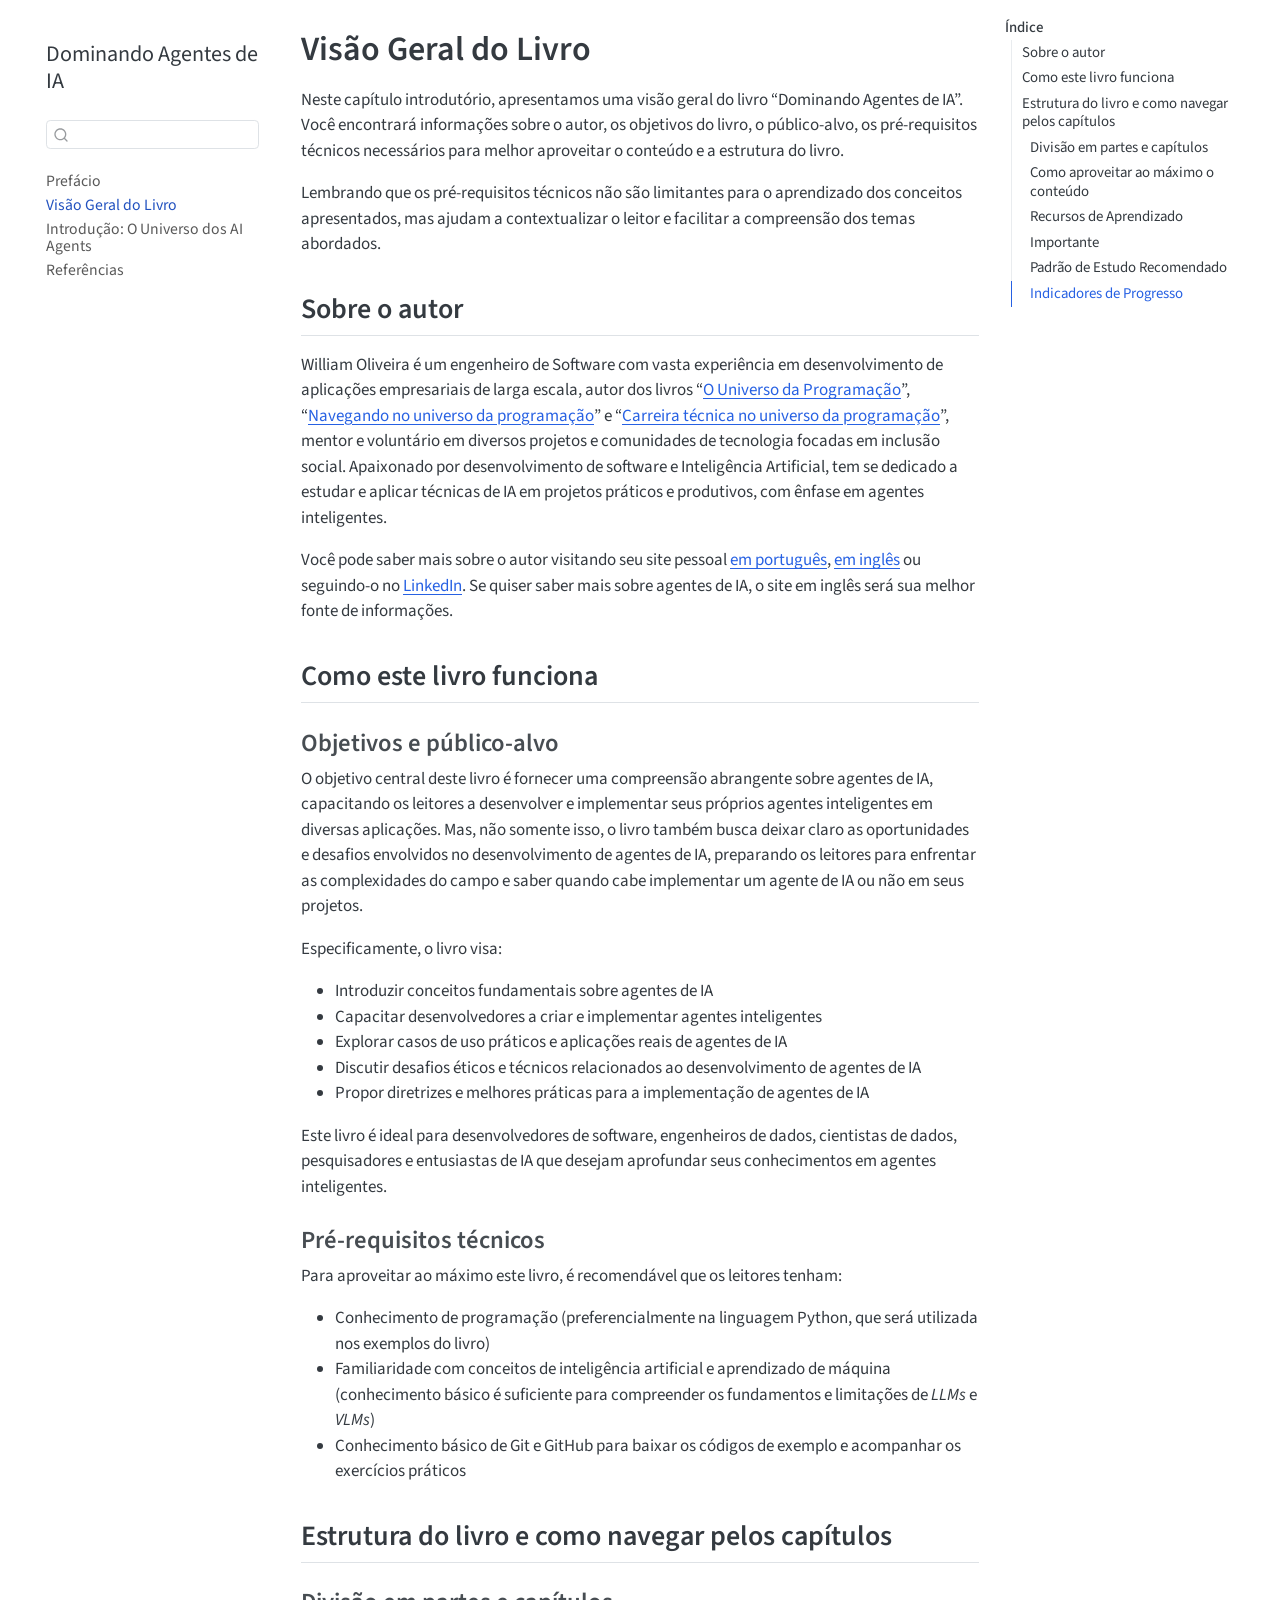
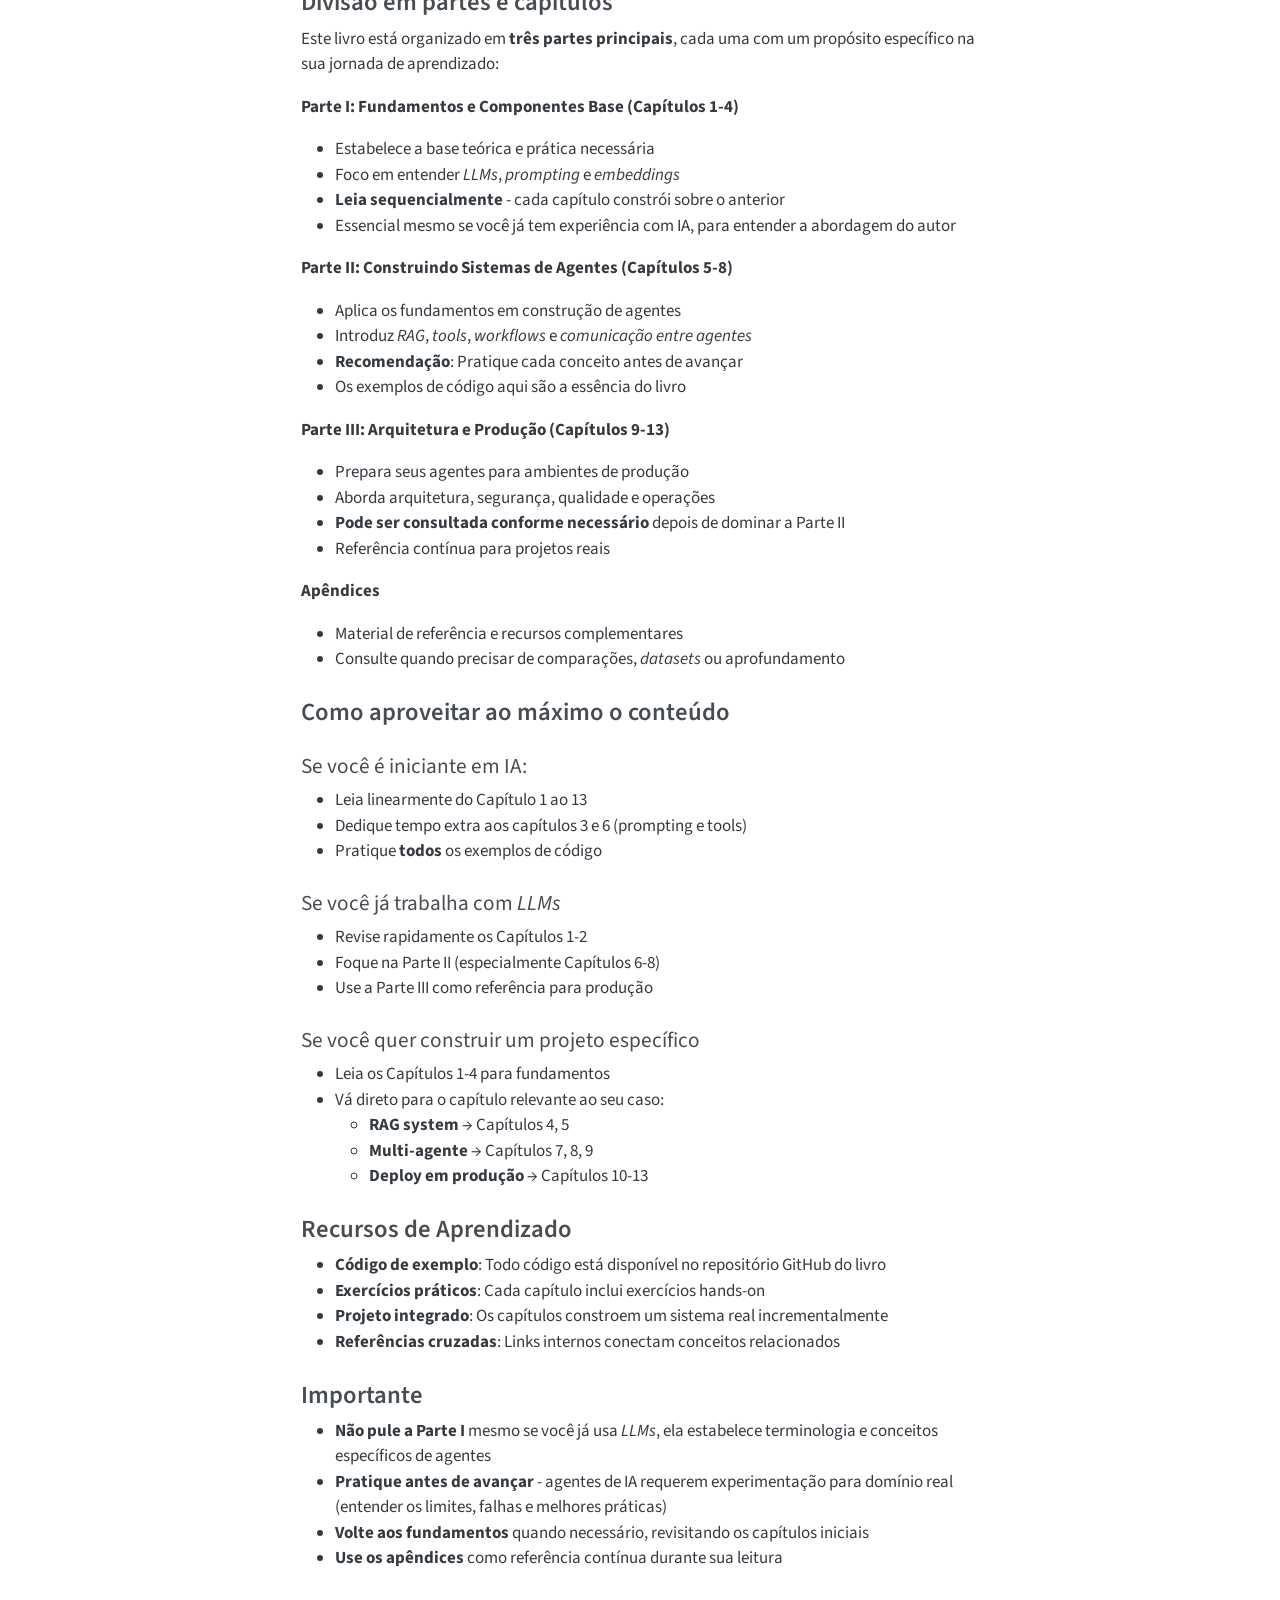
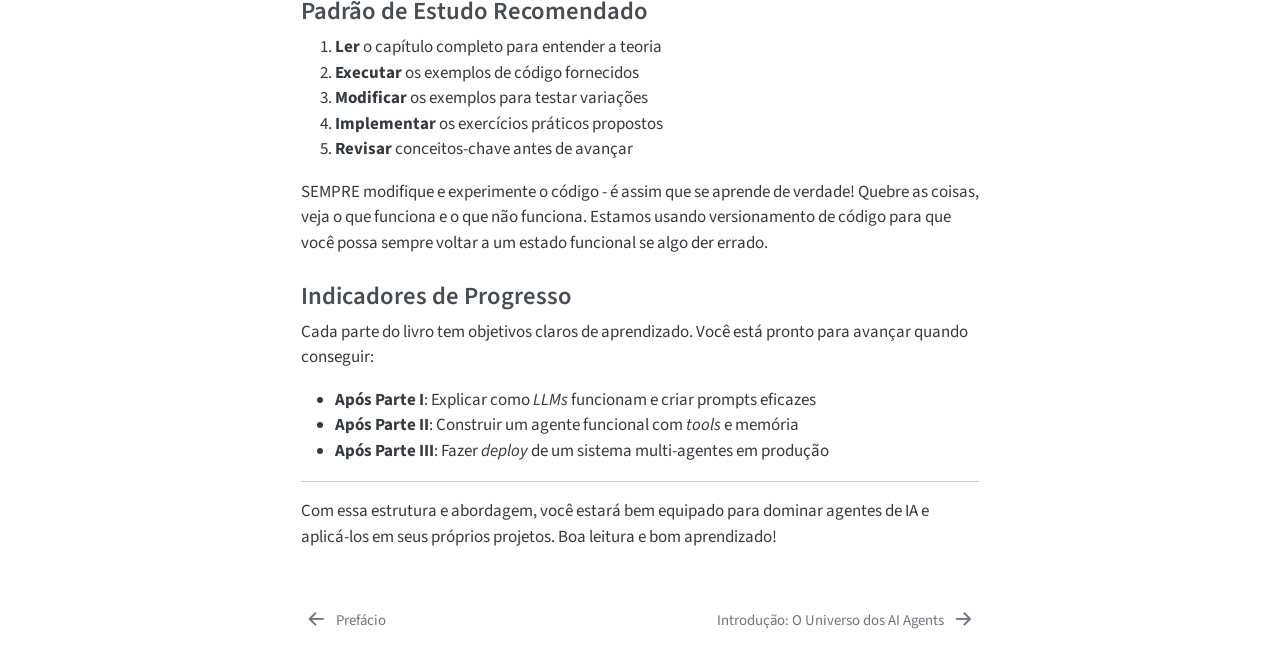
==== chapters/00-visao-geral.html @ 4c840bea "deploy: 96ddb8ace5c5cd6d56d079654ce5cb8530453c4b" ====
<!DOCTYPE html>
<html xmlns="http://www.w3.org/1999/xhtml" lang="pt-BR" xml:lang="pt-BR"><head>

<meta charset="utf-8">
<meta name="generator" content="quarto-1.8.25">

<meta name="viewport" content="width=device-width, initial-scale=1.0, user-scalable=yes">


<title>Visão Geral do Livro – Dominando Agentes de IA</title>
<style>
code{white-space: pre-wrap;}
span.smallcaps{font-variant: small-caps;}
div.columns{display: flex; gap: min(4vw, 1.5em);}
div.column{flex: auto; overflow-x: auto;}
div.hanging-indent{margin-left: 1.5em; text-indent: -1.5em;}
ul.task-list{list-style: none;}
ul.task-list li input[type="checkbox"] {
  width: 0.8em;
  margin: 0 0.8em 0.2em -1em; /* quarto-specific, see https://github.com/quarto-dev/quarto-cli/issues/4556 */ 
  vertical-align: middle;
}
</style>


<script src="../site_libs/quarto-nav/quarto-nav.js"></script>
<script src="../site_libs/quarto-nav/headroom.min.js"></script>
<script src="../site_libs/clipboard/clipboard.min.js"></script>
<script src="../site_libs/quarto-search/autocomplete.umd.js"></script>
<script src="../site_libs/quarto-search/fuse.min.js"></script>
<script src="../site_libs/quarto-search/quarto-search.js"></script>
<meta name="quarto:offset" content="../">
<link href="../chapters/01-intro.html" rel="next">
<link href="../index.html" rel="prev">
<script src="../site_libs/quarto-html/quarto.js" type="module"></script>
<script src="../site_libs/quarto-html/tabsets/tabsets.js" type="module"></script>
<script src="../site_libs/quarto-html/axe/axe-check.js" type="module"></script>
<script src="../site_libs/quarto-html/popper.min.js"></script>
<script src="../site_libs/quarto-html/tippy.umd.min.js"></script>
<script src="../site_libs/quarto-html/anchor.min.js"></script>
<link href="../site_libs/quarto-html/tippy.css" rel="stylesheet">
<link href="../site_libs/quarto-html/quarto-syntax-highlighting-7b89279ff1a6dce999919e0e67d4d9ec.css" rel="stylesheet" id="quarto-text-highlighting-styles">
<script src="../site_libs/bootstrap/bootstrap.min.js"></script>
<link href="../site_libs/bootstrap/bootstrap-icons.css" rel="stylesheet">
<link href="../site_libs/bootstrap/bootstrap-0dd2bd5de344125cf763a379ddc3eb04.min.css" rel="stylesheet" append-hash="true" id="quarto-bootstrap" data-mode="light">
<script id="quarto-search-options" type="application/json">{
  "location": "sidebar",
  "copy-button": false,
  "collapse-after": 3,
  "panel-placement": "start",
  "type": "textbox",
  "limit": 50,
  "keyboard-shortcut": [
    "f",
    "/",
    "s"
  ],
  "show-item-context": false,
  "language": {
    "search-no-results-text": "Nenhum resultado",
    "search-matching-documents-text": "documentos correspondentes",
    "search-copy-link-title": "Copiar link para a busca",
    "search-hide-matches-text": "Esconder correspondências adicionais",
    "search-more-match-text": "mais correspondência neste documento",
    "search-more-matches-text": "mais correspondências neste documento",
    "search-clear-button-title": "Limpar",
    "search-text-placeholder": "",
    "search-detached-cancel-button-title": "Cancelar",
    "search-submit-button-title": "Enviar",
    "search-label": "Procurar"
  }
}</script>


</head>

<body class="nav-sidebar floating quarto-light">

<div id="quarto-search-results"></div>
  <header id="quarto-header" class="headroom fixed-top">
  <nav class="quarto-secondary-nav">
    <div class="container-fluid d-flex">
      <button type="button" class="quarto-btn-toggle btn" data-bs-toggle="collapse" role="button" data-bs-target=".quarto-sidebar-collapse-item" aria-controls="quarto-sidebar" aria-expanded="false" aria-label="Alternar barra lateral" onclick="if (window.quartoToggleHeadroom) { window.quartoToggleHeadroom(); }">
        <i class="bi bi-layout-text-sidebar-reverse"></i>
      </button>
        <nav class="quarto-page-breadcrumbs" aria-label="breadcrumb"><ol class="breadcrumb"><li class="breadcrumb-item"><a href="../chapters/00-visao-geral.html">Visão Geral do Livro</a></li></ol></nav>
        <a class="flex-grow-1" role="navigation" data-bs-toggle="collapse" data-bs-target=".quarto-sidebar-collapse-item" aria-controls="quarto-sidebar" aria-expanded="false" aria-label="Alternar barra lateral" onclick="if (window.quartoToggleHeadroom) { window.quartoToggleHeadroom(); }">      
        </a>
      <button type="button" class="btn quarto-search-button" aria-label="Procurar" onclick="window.quartoOpenSearch();">
        <i class="bi bi-search"></i>
      </button>
    </div>
  </nav>
</header>
<!-- content -->
<div id="quarto-content" class="quarto-container page-columns page-rows-contents page-layout-article">
<!-- sidebar -->
  <nav id="quarto-sidebar" class="sidebar collapse collapse-horizontal quarto-sidebar-collapse-item sidebar-navigation floating overflow-auto">
    <div class="pt-lg-2 mt-2 text-left sidebar-header sidebar-header-stacked">
      <a href="../index.html" class="sidebar-logo-link">
      </a>
    <div class="sidebar-title mb-0 py-0">
      <a href="../">Dominando Agentes de IA</a> 
    </div>
      </div>
        <div class="mt-2 flex-shrink-0 align-items-center">
        <div class="sidebar-search">
        <div id="quarto-search" class="" title="Procurar"></div>
        </div>
        </div>
    <div class="sidebar-menu-container"> 
    <ul class="list-unstyled mt-1">
        <li class="sidebar-item">
  <div class="sidebar-item-container"> 
  <a href="../index.html" class="sidebar-item-text sidebar-link">
 <span class="menu-text">Prefácio</span></a>
  </div>
</li>
        <li class="sidebar-item">
  <div class="sidebar-item-container"> 
  <a href="../chapters/00-visao-geral.html" class="sidebar-item-text sidebar-link active">
 <span class="menu-text">Visão Geral do Livro</span></a>
  </div>
</li>
        <li class="sidebar-item">
  <div class="sidebar-item-container"> 
  <a href="../chapters/01-intro.html" class="sidebar-item-text sidebar-link">
 <span class="menu-text">Introdução: O Universo dos AI Agents</span></a>
  </div>
</li>
        <li class="sidebar-item">
  <div class="sidebar-item-container"> 
  <a href="../chapters/99-references.html" class="sidebar-item-text sidebar-link">
 <span class="menu-text">Referências</span></a>
  </div>
</li>
    </ul>
    </div>
</nav>
<div id="quarto-sidebar-glass" class="quarto-sidebar-collapse-item" data-bs-toggle="collapse" data-bs-target=".quarto-sidebar-collapse-item"></div>
<!-- margin-sidebar -->
    <div id="quarto-margin-sidebar" class="sidebar margin-sidebar">
        <nav id="TOC" role="doc-toc" class="toc-active">
    <h2 id="toc-title">Índice</h2>
   
  <ul>
  <li><a href="#sobre-o-autor" id="toc-sobre-o-autor" class="nav-link active" data-scroll-target="#sobre-o-autor">Sobre o autor</a></li>
  <li><a href="#como-este-livro-funciona" id="toc-como-este-livro-funciona" class="nav-link" data-scroll-target="#como-este-livro-funciona">Como este livro funciona</a>
  <ul class="collapse">
  <li><a href="#objetivos-e-público-alvo" id="toc-objetivos-e-público-alvo" class="nav-link" data-scroll-target="#objetivos-e-público-alvo">Objetivos e público-alvo</a></li>
  <li><a href="#pré-requisitos-técnicos" id="toc-pré-requisitos-técnicos" class="nav-link" data-scroll-target="#pré-requisitos-técnicos">Pré-requisitos técnicos</a></li>
  </ul></li>
  <li><a href="#estrutura-do-livro-e-como-navegar-pelos-capítulos" id="toc-estrutura-do-livro-e-como-navegar-pelos-capítulos" class="nav-link" data-scroll-target="#estrutura-do-livro-e-como-navegar-pelos-capítulos">Estrutura do livro e como navegar pelos capítulos</a>
  <ul class="collapse">
  <li><a href="#divisão-em-partes-e-capítulos" id="toc-divisão-em-partes-e-capítulos" class="nav-link" data-scroll-target="#divisão-em-partes-e-capítulos">Divisão em partes e capítulos</a></li>
  <li><a href="#como-aproveitar-ao-máximo-o-conteúdo" id="toc-como-aproveitar-ao-máximo-o-conteúdo" class="nav-link" data-scroll-target="#como-aproveitar-ao-máximo-o-conteúdo">Como aproveitar ao máximo o conteúdo</a></li>
  <li><a href="#recursos-de-aprendizado" id="toc-recursos-de-aprendizado" class="nav-link" data-scroll-target="#recursos-de-aprendizado">Recursos de Aprendizado</a></li>
  <li><a href="#importante" id="toc-importante" class="nav-link" data-scroll-target="#importante">Importante</a></li>
  <li><a href="#padrão-de-estudo-recomendado" id="toc-padrão-de-estudo-recomendado" class="nav-link" data-scroll-target="#padrão-de-estudo-recomendado">Padrão de Estudo Recomendado</a></li>
  <li><a href="#indicadores-de-progresso" id="toc-indicadores-de-progresso" class="nav-link" data-scroll-target="#indicadores-de-progresso">Indicadores de Progresso</a></li>
  </ul></li>
  </ul>
</nav>
    </div>
<!-- main -->
<main class="content" id="quarto-document-content">

<header id="title-block-header" class="quarto-title-block default">
<div class="quarto-title">
<h1 class="title">Visão Geral do Livro</h1>
</div>



<div class="quarto-title-meta">

    
  
    
  </div>
  


</header>


<p>Neste capítulo introdutório, apresentamos uma visão geral do livro “Dominando Agentes de IA”. Você encontrará informações sobre o autor, os objetivos do livro, o público-alvo, os pré-requisitos técnicos necessários para melhor aproveitar o conteúdo e a estrutura do livro.</p>
<p>Lembrando que os pré-requisitos técnicos não são limitantes para o aprendizado dos conceitos apresentados, mas ajudam a contextualizar o leitor e facilitar a compreensão dos temas abordados.</p>
<section id="sobre-o-autor" class="level2">
<h2 class="anchored" data-anchor-id="sobre-o-autor">Sobre o autor</h2>
<p>William Oliveira é um engenheiro de Software com vasta experiência em desenvolvimento de aplicações empresariais de larga escala, autor dos livros “<a href="https://www.casadocodigo.com.br/products/livro-universo-programacao">O Universo da Programação</a>”, “<a href="https://www.casadocodigo.com.br/products/livro-navegando-universo">Navegando no universo da programação</a>” e “<a href="https://www.casadocodigo.com.br/products/livro-carreira-tecnica">Carreira técnica no universo da programação</a>”, mentor e voluntário em diversos projetos e comunidades de tecnologia focadas em inclusão social. Apaixonado por desenvolvimento de software e Inteligência Artificial, tem se dedicado a estudar e aplicar técnicas de IA em projetos práticos e produtivos, com ênfase em agentes inteligentes.</p>
<p>Você pode saber mais sobre o autor visitando seu site pessoal <a href="https://woliveiras.com.br">em português</a>, <a href="https://woliveiras.github.io/">em inglês</a> ou seguindo-o no <a href="https://www.linkedin.com/in/william-oliveira/">LinkedIn</a>. Se quiser saber mais sobre agentes de IA, o site em inglês será sua melhor fonte de informações.</p>
</section>
<section id="como-este-livro-funciona" class="level2">
<h2 class="anchored" data-anchor-id="como-este-livro-funciona">Como este livro funciona</h2>
<section id="objetivos-e-público-alvo" class="level3">
<h3 class="anchored" data-anchor-id="objetivos-e-público-alvo">Objetivos e público-alvo</h3>
<p>O objetivo central deste livro é fornecer uma compreensão abrangente sobre agentes de IA, capacitando os leitores a desenvolver e implementar seus próprios agentes inteligentes em diversas aplicações. Mas, não somente isso, o livro também busca deixar claro as oportunidades e desafios envolvidos no desenvolvimento de agentes de IA, preparando os leitores para enfrentar as complexidades do campo e saber quando cabe implementar um agente de IA ou não em seus projetos.</p>
<p>Especificamente, o livro visa:</p>
<ul>
<li>Introduzir conceitos fundamentais sobre agentes de IA</li>
<li>Capacitar desenvolvedores a criar e implementar agentes inteligentes</li>
<li>Explorar casos de uso práticos e aplicações reais de agentes de IA</li>
<li>Discutir desafios éticos e técnicos relacionados ao desenvolvimento de agentes de IA</li>
<li>Propor diretrizes e melhores práticas para a implementação de agentes de IA</li>
</ul>
<p>Este livro é ideal para desenvolvedores de software, engenheiros de dados, cientistas de dados, pesquisadores e entusiastas de IA que desejam aprofundar seus conhecimentos em agentes inteligentes.</p>
</section>
<section id="pré-requisitos-técnicos" class="level3">
<h3 class="anchored" data-anchor-id="pré-requisitos-técnicos">Pré-requisitos técnicos</h3>
<p>Para aproveitar ao máximo este livro, é recomendável que os leitores tenham:</p>
<ul>
<li>Conhecimento de programação (preferencialmente na linguagem Python, que será utilizada nos exemplos do livro)</li>
<li>Familiaridade com conceitos de inteligência artificial e aprendizado de máquina (conhecimento básico é suficiente para compreender os fundamentos e limitações de <em>LLMs</em> e <em>VLMs</em>)</li>
<li>Conhecimento básico de Git e GitHub para baixar os códigos de exemplo e acompanhar os exercícios práticos</li>
</ul>
</section>
</section>
<section id="estrutura-do-livro-e-como-navegar-pelos-capítulos" class="level2">
<h2 class="anchored" data-anchor-id="estrutura-do-livro-e-como-navegar-pelos-capítulos">Estrutura do livro e como navegar pelos capítulos</h2>
<section id="divisão-em-partes-e-capítulos" class="level3">
<h3 class="anchored" data-anchor-id="divisão-em-partes-e-capítulos">Divisão em partes e capítulos</h3>
<p>Este livro está organizado em <strong>três partes principais</strong>, cada uma com um propósito específico na sua jornada de aprendizado:</p>
<p><strong>Parte I: Fundamentos e Componentes Base (Capítulos 1-4)</strong></p>
<ul>
<li>Estabelece a base teórica e prática necessária</li>
<li>Foco em entender <em>LLMs</em>, <em>prompting</em> e <em>embeddings</em></li>
<li><strong>Leia sequencialmente</strong> - cada capítulo constrói sobre o anterior</li>
<li>Essencial mesmo se você já tem experiência com IA, para entender a abordagem do autor</li>
</ul>
<p><strong>Parte II: Construindo Sistemas de Agentes (Capítulos 5-8)</strong></p>
<ul>
<li>Aplica os fundamentos em construção de agentes</li>
<li>Introduz <em>RAG</em>, <em>tools</em>, <em>workflows</em> e <em>comunicação entre agentes</em></li>
<li><strong>Recomendação</strong>: Pratique cada conceito antes de avançar</li>
<li>Os exemplos de código aqui são a essência do livro</li>
</ul>
<p><strong>Parte III: Arquitetura e Produção (Capítulos 9-13)</strong></p>
<ul>
<li>Prepara seus agentes para ambientes de produção</li>
<li>Aborda arquitetura, segurança, qualidade e operações</li>
<li><strong>Pode ser consultada conforme necessário</strong> depois de dominar a Parte II</li>
<li>Referência contínua para projetos reais</li>
</ul>
<p><strong>Apêndices</strong></p>
<ul>
<li>Material de referência e recursos complementares</li>
<li>Consulte quando precisar de comparações, <em>datasets</em> ou aprofundamento</li>
</ul>
</section>
<section id="como-aproveitar-ao-máximo-o-conteúdo" class="level3">
<h3 class="anchored" data-anchor-id="como-aproveitar-ao-máximo-o-conteúdo">Como aproveitar ao máximo o conteúdo</h3>
<section id="se-você-é-iniciante-em-ia" class="level4">
<h4 class="anchored" data-anchor-id="se-você-é-iniciante-em-ia">Se você é iniciante em IA:</h4>
<ul>
<li>Leia linearmente do Capítulo 1 ao 13</li>
<li>Dedique tempo extra aos capítulos 3 e 6 (prompting e tools)</li>
<li>Pratique <strong>todos</strong> os exemplos de código</li>
</ul>
</section>
<section id="se-você-já-trabalha-com-llms" class="level4">
<h4 class="anchored" data-anchor-id="se-você-já-trabalha-com-llms">Se você já trabalha com <em>LLMs</em></h4>
<ul>
<li>Revise rapidamente os Capítulos 1-2</li>
<li>Foque na Parte II (especialmente Capítulos 6-8)</li>
<li>Use a Parte III como referência para produção</li>
</ul>
</section>
<section id="se-você-quer-construir-um-projeto-específico" class="level4">
<h4 class="anchored" data-anchor-id="se-você-quer-construir-um-projeto-específico">Se você quer construir um projeto específico</h4>
<ul>
<li>Leia os Capítulos 1-4 para fundamentos</li>
<li>Vá direto para o capítulo relevante ao seu caso:
<ul>
<li><strong>RAG system</strong> → Capítulos 4, 5</li>
<li><strong>Multi-agente</strong> → Capítulos 7, 8, 9</li>
<li><strong>Deploy em produção</strong> → Capítulos 10-13</li>
</ul></li>
</ul>
</section>
</section>
<section id="recursos-de-aprendizado" class="level3">
<h3 class="anchored" data-anchor-id="recursos-de-aprendizado">Recursos de Aprendizado</h3>
<ul>
<li><strong>Código de exemplo</strong>: Todo código está disponível no repositório GitHub do livro</li>
<li><strong>Exercícios práticos</strong>: Cada capítulo inclui exercícios hands-on</li>
<li><strong>Projeto integrado</strong>: Os capítulos constroem um sistema real incrementalmente</li>
<li><strong>Referências cruzadas</strong>: Links internos conectam conceitos relacionados</li>
</ul>
</section>
<section id="importante" class="level3">
<h3 class="anchored" data-anchor-id="importante">Importante</h3>
<ul>
<li><strong>Não pule a Parte I</strong> mesmo se você já usa <em>LLMs</em>, ela estabelece terminologia e conceitos específicos de agentes</li>
<li><strong>Pratique antes de avançar</strong> - agentes de IA requerem experimentação para domínio real (entender os limites, falhas e melhores práticas)</li>
<li><strong>Volte aos fundamentos</strong> quando necessário, revisitando os capítulos iniciais</li>
<li><strong>Use os apêndices</strong> como referência contínua durante sua leitura</li>
</ul>
</section>
<section id="padrão-de-estudo-recomendado" class="level3">
<h3 class="anchored" data-anchor-id="padrão-de-estudo-recomendado">Padrão de Estudo Recomendado</h3>
<ol type="1">
<li><strong>Ler</strong> o capítulo completo para entender a teoria</li>
<li><strong>Executar</strong> os exemplos de código fornecidos</li>
<li><strong>Modificar</strong> os exemplos para testar variações</li>
<li><strong>Implementar</strong> os exercícios práticos propostos</li>
<li><strong>Revisar</strong> conceitos-chave antes de avançar</li>
</ol>
<p>SEMPRE modifique e experimente o código - é assim que se aprende de verdade! Quebre as coisas, veja o que funciona e o que não funciona. Estamos usando versionamento de código para que você possa sempre voltar a um estado funcional se algo der errado.</p>
</section>
<section id="indicadores-de-progresso" class="level3">
<h3 class="anchored" data-anchor-id="indicadores-de-progresso">Indicadores de Progresso</h3>
<p>Cada parte do livro tem objetivos claros de aprendizado. Você está pronto para avançar quando conseguir:</p>
<ul>
<li><strong>Após Parte I</strong>: Explicar como <em>LLMs</em> funcionam e criar prompts eficazes</li>
<li><strong>Após Parte II</strong>: Construir um agente funcional com <em>tools</em> e memória</li>
<li><strong>Após Parte III</strong>: Fazer <em>deploy</em> de um sistema multi-agentes em produção</li>
</ul>
<hr>
<p>Com essa estrutura e abordagem, você estará bem equipado para dominar agentes de IA e aplicá-los em seus próprios projetos. Boa leitura e bom aprendizado!</p>


</section>
</section>

</main> <!-- /main -->
<script id="quarto-html-after-body" type="application/javascript">
  window.document.addEventListener("DOMContentLoaded", function (event) {
    const icon = "";
    const anchorJS = new window.AnchorJS();
    anchorJS.options = {
      placement: 'right',
      icon: icon
    };
    anchorJS.add('.anchored');
    const isCodeAnnotation = (el) => {
      for (const clz of el.classList) {
        if (clz.startsWith('code-annotation-')) {                     
          return true;
        }
      }
      return false;
    }
    const onCopySuccess = function(e) {
      // button target
      const button = e.trigger;
      // don't keep focus
      button.blur();
      // flash "checked"
      button.classList.add('code-copy-button-checked');
      var currentTitle = button.getAttribute("title");
      button.setAttribute("title", "Copiada");
      let tooltip;
      if (window.bootstrap) {
        button.setAttribute("data-bs-toggle", "tooltip");
        button.setAttribute("data-bs-placement", "left");
        button.setAttribute("data-bs-title", "Copiada");
        tooltip = new bootstrap.Tooltip(button, 
          { trigger: "manual", 
            customClass: "code-copy-button-tooltip",
            offset: [0, -8]});
        tooltip.show();    
      }
      setTimeout(function() {
        if (tooltip) {
          tooltip.hide();
          button.removeAttribute("data-bs-title");
          button.removeAttribute("data-bs-toggle");
          button.removeAttribute("data-bs-placement");
        }
        button.setAttribute("title", currentTitle);
        button.classList.remove('code-copy-button-checked');
      }, 1000);
      // clear code selection
      e.clearSelection();
    }
    const getTextToCopy = function(trigger) {
      const outerScaffold = trigger.parentElement.cloneNode(true);
      const codeEl = outerScaffold.querySelector('code');
      for (const childEl of codeEl.children) {
        if (isCodeAnnotation(childEl)) {
          childEl.remove();
        }
      }
      return codeEl.innerText;
    }
    const clipboard = new window.ClipboardJS('.code-copy-button:not([data-in-quarto-modal])', {
      text: getTextToCopy
    });
    clipboard.on('success', onCopySuccess);
    if (window.document.getElementById('quarto-embedded-source-code-modal')) {
      const clipboardModal = new window.ClipboardJS('.code-copy-button[data-in-quarto-modal]', {
        text: getTextToCopy,
        container: window.document.getElementById('quarto-embedded-source-code-modal')
      });
      clipboardModal.on('success', onCopySuccess);
    }
      var localhostRegex = new RegExp(/^(?:http|https):\/\/localhost\:?[0-9]*\//);
      var mailtoRegex = new RegExp(/^mailto:/);
        var filterRegex = new RegExp('/' + window.location.host + '/');
      var isInternal = (href) => {
          return filterRegex.test(href) || localhostRegex.test(href) || mailtoRegex.test(href);
      }
      // Inspect non-navigation links and adorn them if external
     var links = window.document.querySelectorAll('a[href]:not(.nav-link):not(.navbar-brand):not(.toc-action):not(.sidebar-link):not(.sidebar-item-toggle):not(.pagination-link):not(.no-external):not([aria-hidden]):not(.dropdown-item):not(.quarto-navigation-tool):not(.about-link)');
      for (var i=0; i<links.length; i++) {
        const link = links[i];
        if (!isInternal(link.href)) {
          // undo the damage that might have been done by quarto-nav.js in the case of
          // links that we want to consider external
          if (link.dataset.originalHref !== undefined) {
            link.href = link.dataset.originalHref;
          }
        }
      }
    function tippyHover(el, contentFn, onTriggerFn, onUntriggerFn) {
      const config = {
        allowHTML: true,
        maxWidth: 500,
        delay: 100,
        arrow: false,
        appendTo: function(el) {
            return el.parentElement;
        },
        interactive: true,
        interactiveBorder: 10,
        theme: 'quarto',
        placement: 'bottom-start',
      };
      if (contentFn) {
        config.content = contentFn;
      }
      if (onTriggerFn) {
        config.onTrigger = onTriggerFn;
      }
      if (onUntriggerFn) {
        config.onUntrigger = onUntriggerFn;
      }
      window.tippy(el, config); 
    }
    const noterefs = window.document.querySelectorAll('a[role="doc-noteref"]');
    for (var i=0; i<noterefs.length; i++) {
      const ref = noterefs[i];
      tippyHover(ref, function() {
        // use id or data attribute instead here
        let href = ref.getAttribute('data-footnote-href') || ref.getAttribute('href');
        try { href = new URL(href).hash; } catch {}
        const id = href.replace(/^#\/?/, "");
        const note = window.document.getElementById(id);
        if (note) {
          return note.innerHTML;
        } else {
          return "";
        }
      });
    }
    const xrefs = window.document.querySelectorAll('a.quarto-xref');
    const processXRef = (id, note) => {
      // Strip column container classes
      const stripColumnClz = (el) => {
        el.classList.remove("page-full", "page-columns");
        if (el.children) {
          for (const child of el.children) {
            stripColumnClz(child);
          }
        }
      }
      stripColumnClz(note)
      if (id === null || id.startsWith('sec-')) {
        // Special case sections, only their first couple elements
        const container = document.createElement("div");
        if (note.children && note.children.length > 2) {
          container.appendChild(note.children[0].cloneNode(true));
          for (let i = 1; i < note.children.length; i++) {
            const child = note.children[i];
            if (child.tagName === "P" && child.innerText === "") {
              continue;
            } else {
              container.appendChild(child.cloneNode(true));
              break;
            }
          }
          if (window.Quarto?.typesetMath) {
            window.Quarto.typesetMath(container);
          }
          return container.innerHTML
        } else {
          if (window.Quarto?.typesetMath) {
            window.Quarto.typesetMath(note);
          }
          return note.innerHTML;
        }
      } else {
        // Remove any anchor links if they are present
        const anchorLink = note.querySelector('a.anchorjs-link');
        if (anchorLink) {
          anchorLink.remove();
        }
        if (window.Quarto?.typesetMath) {
          window.Quarto.typesetMath(note);
        }
        if (note.classList.contains("callout")) {
          return note.outerHTML;
        } else {
          return note.innerHTML;
        }
      }
    }
    for (var i=0; i<xrefs.length; i++) {
      const xref = xrefs[i];
      tippyHover(xref, undefined, function(instance) {
        instance.disable();
        let url = xref.getAttribute('href');
        let hash = undefined; 
        if (url.startsWith('#')) {
          hash = url;
        } else {
          try { hash = new URL(url).hash; } catch {}
        }
        if (hash) {
          const id = hash.replace(/^#\/?/, "");
          const note = window.document.getElementById(id);
          if (note !== null) {
            try {
              const html = processXRef(id, note.cloneNode(true));
              instance.setContent(html);
            } finally {
              instance.enable();
              instance.show();
            }
          } else {
            // See if we can fetch this
            fetch(url.split('#')[0])
            .then(res => res.text())
            .then(html => {
              const parser = new DOMParser();
              const htmlDoc = parser.parseFromString(html, "text/html");
              const note = htmlDoc.getElementById(id);
              if (note !== null) {
                const html = processXRef(id, note);
                instance.setContent(html);
              } 
            }).finally(() => {
              instance.enable();
              instance.show();
            });
          }
        } else {
          // See if we can fetch a full url (with no hash to target)
          // This is a special case and we should probably do some content thinning / targeting
          fetch(url)
          .then(res => res.text())
          .then(html => {
            const parser = new DOMParser();
            const htmlDoc = parser.parseFromString(html, "text/html");
            const note = htmlDoc.querySelector('main.content');
            if (note !== null) {
              // This should only happen for chapter cross references
              // (since there is no id in the URL)
              // remove the first header
              if (note.children.length > 0 && note.children[0].tagName === "HEADER") {
                note.children[0].remove();
              }
              const html = processXRef(null, note);
              instance.setContent(html);
            } 
          }).finally(() => {
            instance.enable();
            instance.show();
          });
        }
      }, function(instance) {
      });
    }
        let selectedAnnoteEl;
        const selectorForAnnotation = ( cell, annotation) => {
          let cellAttr = 'data-code-cell="' + cell + '"';
          let lineAttr = 'data-code-annotation="' +  annotation + '"';
          const selector = 'span[' + cellAttr + '][' + lineAttr + ']';
          return selector;
        }
        const selectCodeLines = (annoteEl) => {
          const doc = window.document;
          const targetCell = annoteEl.getAttribute("data-target-cell");
          const targetAnnotation = annoteEl.getAttribute("data-target-annotation");
          const annoteSpan = window.document.querySelector(selectorForAnnotation(targetCell, targetAnnotation));
          const lines = annoteSpan.getAttribute("data-code-lines").split(",");
          const lineIds = lines.map((line) => {
            return targetCell + "-" + line;
          })
          let top = null;
          let height = null;
          let parent = null;
          if (lineIds.length > 0) {
              //compute the position of the single el (top and bottom and make a div)
              const el = window.document.getElementById(lineIds[0]);
              top = el.offsetTop;
              height = el.offsetHeight;
              parent = el.parentElement.parentElement;
            if (lineIds.length > 1) {
              const lastEl = window.document.getElementById(lineIds[lineIds.length - 1]);
              const bottom = lastEl.offsetTop + lastEl.offsetHeight;
              height = bottom - top;
            }
            if (top !== null && height !== null && parent !== null) {
              // cook up a div (if necessary) and position it 
              let div = window.document.getElementById("code-annotation-line-highlight");
              if (div === null) {
                div = window.document.createElement("div");
                div.setAttribute("id", "code-annotation-line-highlight");
                div.style.position = 'absolute';
                parent.appendChild(div);
              }
              div.style.top = top - 2 + "px";
              div.style.height = height + 4 + "px";
              div.style.left = 0;
              let gutterDiv = window.document.getElementById("code-annotation-line-highlight-gutter");
              if (gutterDiv === null) {
                gutterDiv = window.document.createElement("div");
                gutterDiv.setAttribute("id", "code-annotation-line-highlight-gutter");
                gutterDiv.style.position = 'absolute';
                const codeCell = window.document.getElementById(targetCell);
                const gutter = codeCell.querySelector('.code-annotation-gutter');
                gutter.appendChild(gutterDiv);
              }
              gutterDiv.style.top = top - 2 + "px";
              gutterDiv.style.height = height + 4 + "px";
            }
            selectedAnnoteEl = annoteEl;
          }
        };
        const unselectCodeLines = () => {
          const elementsIds = ["code-annotation-line-highlight", "code-annotation-line-highlight-gutter"];
          elementsIds.forEach((elId) => {
            const div = window.document.getElementById(elId);
            if (div) {
              div.remove();
            }
          });
          selectedAnnoteEl = undefined;
        };
          // Handle positioning of the toggle
      window.addEventListener(
        "resize",
        throttle(() => {
          elRect = undefined;
          if (selectedAnnoteEl) {
            selectCodeLines(selectedAnnoteEl);
          }
        }, 10)
      );
      function throttle(fn, ms) {
      let throttle = false;
      let timer;
        return (...args) => {
          if(!throttle) { // first call gets through
              fn.apply(this, args);
              throttle = true;
          } else { // all the others get throttled
              if(timer) clearTimeout(timer); // cancel #2
              timer = setTimeout(() => {
                fn.apply(this, args);
                timer = throttle = false;
              }, ms);
          }
        };
      }
        // Attach click handler to the DT
        const annoteDls = window.document.querySelectorAll('dt[data-target-cell]');
        for (const annoteDlNode of annoteDls) {
          annoteDlNode.addEventListener('click', (event) => {
            const clickedEl = event.target;
            if (clickedEl !== selectedAnnoteEl) {
              unselectCodeLines();
              const activeEl = window.document.querySelector('dt[data-target-cell].code-annotation-active');
              if (activeEl) {
                activeEl.classList.remove('code-annotation-active');
              }
              selectCodeLines(clickedEl);
              clickedEl.classList.add('code-annotation-active');
            } else {
              // Unselect the line
              unselectCodeLines();
              clickedEl.classList.remove('code-annotation-active');
            }
          });
        }
    const findCites = (el) => {
      const parentEl = el.parentElement;
      if (parentEl) {
        const cites = parentEl.dataset.cites;
        if (cites) {
          return {
            el,
            cites: cites.split(' ')
          };
        } else {
          return findCites(el.parentElement)
        }
      } else {
        return undefined;
      }
    };
    var bibliorefs = window.document.querySelectorAll('a[role="doc-biblioref"]');
    for (var i=0; i<bibliorefs.length; i++) {
      const ref = bibliorefs[i];
      const citeInfo = findCites(ref);
      if (citeInfo) {
        tippyHover(citeInfo.el, function() {
          var popup = window.document.createElement('div');
          citeInfo.cites.forEach(function(cite) {
            var citeDiv = window.document.createElement('div');
            citeDiv.classList.add('hanging-indent');
            citeDiv.classList.add('csl-entry');
            var biblioDiv = window.document.getElementById('ref-' + cite);
            if (biblioDiv) {
              citeDiv.innerHTML = biblioDiv.innerHTML;
            }
            popup.appendChild(citeDiv);
          });
          return popup.innerHTML;
        });
      }
    }
  });
  </script>
<nav class="page-navigation">
  <div class="nav-page nav-page-previous">
      <a href="../index.html" class="pagination-link" aria-label="Prefácio">
        <i class="bi bi-arrow-left-short"></i> <span class="nav-page-text">Prefácio</span>
      </a>          
  </div>
  <div class="nav-page nav-page-next">
      <a href="../chapters/01-intro.html" class="pagination-link" aria-label="Introdução: O Universo dos AI Agents">
        <span class="nav-page-text">Introdução: O Universo dos AI Agents</span> <i class="bi bi-arrow-right-short"></i>
      </a>
  </div>
</nav>
</div> <!-- /content -->




</body></html>
---- site_libs/quarto-html/tippy.css ----
.tippy-box[data-animation=fade][data-state=hidden]{opacity:0}[data-tippy-root]{max-width:calc(100vw - 10px)}.tippy-box{position:relative;background-color:#333;color:#fff;border-radius:4px;font-size:14px;line-height:1.4;white-space:normal;outline:0;transition-property:transform,visibility,opacity}.tippy-box[data-placement^=top]>.tippy-arrow{bottom:0}.tippy-box[data-placement^=top]>.tippy-arrow:before{bottom:-7px;left:0;border-width:8px 8px 0;border-top-color:initial;transform-origin:center top}.tippy-box[data-placement^=bottom]>.tippy-arrow{top:0}.tippy-box[data-placement^=bottom]>.tippy-arrow:before{top:-7px;left:0;border-width:0 8px 8px;border-bottom-color:initial;transform-origin:center bottom}.tippy-box[data-placement^=left]>.tippy-arrow{right:0}.tippy-box[data-placement^=left]>.tippy-arrow:before{border-width:8px 0 8px 8px;border-left-color:initial;right:-7px;transform-origin:center left}.tippy-box[data-placement^=right]>.tippy-arrow{left:0}.tippy-box[data-placement^=right]>.tippy-arrow:before{left:-7px;border-width:8px 8px 8px 0;border-right-color:initial;transform-origin:center right}.tippy-box[data-inertia][data-state=visible]{transition-timing-function:cubic-bezier(.54,1.5,.38,1.11)}.tippy-arrow{width:16px;height:16px;color:#333}.tippy-arrow:before{content:"";position:absolute;border-color:transparent;border-style:solid}.tippy-content{position:relative;padding:5px 9px;z-index:1}
---- site_libs/quarto-html/quarto-syntax-highlighting-7b89279ff1a6dce999919e0e67d4d9ec.css ----
/* quarto syntax highlight colors */
:root {
  --quarto-hl-ot-color: #003B4F;
  --quarto-hl-at-color: #657422;
  --quarto-hl-ss-color: #20794D;
  --quarto-hl-an-color: #5E5E5E;
  --quarto-hl-fu-color: #4758AB;
  --quarto-hl-st-color: #20794D;
  --quarto-hl-cf-color: #003B4F;
  --quarto-hl-op-color: #5E5E5E;
  --quarto-hl-er-color: #AD0000;
  --quarto-hl-bn-color: #AD0000;
  --quarto-hl-al-color: #AD0000;
  --quarto-hl-va-color: #111111;
  --quarto-hl-bu-color: inherit;
  --quarto-hl-ex-color: inherit;
  --quarto-hl-pp-color: #AD0000;
  --quarto-hl-in-color: #5E5E5E;
  --quarto-hl-vs-color: #20794D;
  --quarto-hl-wa-color: #5E5E5E;
  --quarto-hl-do-color: #5E5E5E;
  --quarto-hl-im-color: #00769E;
  --quarto-hl-ch-color: #20794D;
  --quarto-hl-dt-color: #AD0000;
  --quarto-hl-fl-color: #AD0000;
  --quarto-hl-co-color: #5E5E5E;
  --quarto-hl-cv-color: #5E5E5E;
  --quarto-hl-cn-color: #8f5902;
  --quarto-hl-sc-color: #5E5E5E;
  --quarto-hl-dv-color: #AD0000;
  --quarto-hl-kw-color: #003B4F;
}

/* other quarto variables */
:root {
  --quarto-font-monospace: SFMono-Regular, Menlo, Monaco, Consolas, "Liberation Mono", "Courier New", monospace;
}

/* syntax highlight based on Pandoc's rules */
pre > code.sourceCode > span {
  color: #003B4F;
}

code.sourceCode > span {
  color: #003B4F;
}

div.sourceCode,
div.sourceCode pre.sourceCode {
  color: #003B4F;
}

/* Normal */
code span {
  color: #003B4F;
}

/* Alert */
code span.al {
  color: #AD0000;
  font-style: inherit;
}

/* Annotation */
code span.an {
  color: #5E5E5E;
  font-style: inherit;
}

/* Attribute */
code span.at {
  color: #657422;
  font-style: inherit;
}

/* BaseN */
code span.bn {
  color: #AD0000;
  font-style: inherit;
}

/* BuiltIn */
code span.bu {
  font-style: inherit;
}

/* ControlFlow */
code span.cf {
  color: #003B4F;
  font-weight: bold;
  font-style: inherit;
}

/* Char */
code span.ch {
  color: #20794D;
  font-style: inherit;
}

/* Constant */
code span.cn {
  color: #8f5902;
  font-style: inherit;
}

/* Comment */
code span.co {
  color: #5E5E5E;
  font-style: inherit;
}

/* CommentVar */
code span.cv {
  color: #5E5E5E;
  font-style: italic;
}

/* Documentation */
code span.do {
  color: #5E5E5E;
  font-style: italic;
}

/* DataType */
code span.dt {
  color: #AD0000;
  font-style: inherit;
}

/* DecVal */
code span.dv {
  color: #AD0000;
  font-style: inherit;
}

/* Error */
code span.er {
  color: #AD0000;
  font-style: inherit;
}

/* Extension */
code span.ex {
  font-style: inherit;
}

/* Float */
code span.fl {
  color: #AD0000;
  font-style: inherit;
}

/* Function */
code span.fu {
  color: #4758AB;
  font-style: inherit;
}

/* Import */
code span.im {
  color: #00769E;
  font-style: inherit;
}

/* Information */
code span.in {
  color: #5E5E5E;
  font-style: inherit;
}

/* Keyword */
code span.kw {
  color: #003B4F;
  font-weight: bold;
  font-style: inherit;
}

/* Operator */
code span.op {
  color: #5E5E5E;
  font-style: inherit;
}

/* Other */
code span.ot {
  color: #003B4F;
  font-style: inherit;
}

/* Preprocessor */
code span.pp {
  color: #AD0000;
  font-style: inherit;
}

/* SpecialChar */
code span.sc {
  color: #5E5E5E;
  font-style: inherit;
}

/* SpecialString */
code span.ss {
  color: #20794D;
  font-style: inherit;
}

/* String */
code span.st {
  color: #20794D;
  font-style: inherit;
}

/* Variable */
code span.va {
  color: #111111;
  font-style: inherit;
}

/* VerbatimString */
code span.vs {
  color: #20794D;
  font-style: inherit;
}

/* Warning */
code span.wa {
  color: #5E5E5E;
  font-style: italic;
}

.prevent-inlining {
  content: "</";
}

/*# sourceMappingURL=3944bc705cfaf4c80e56f77c5205168a.css.map */
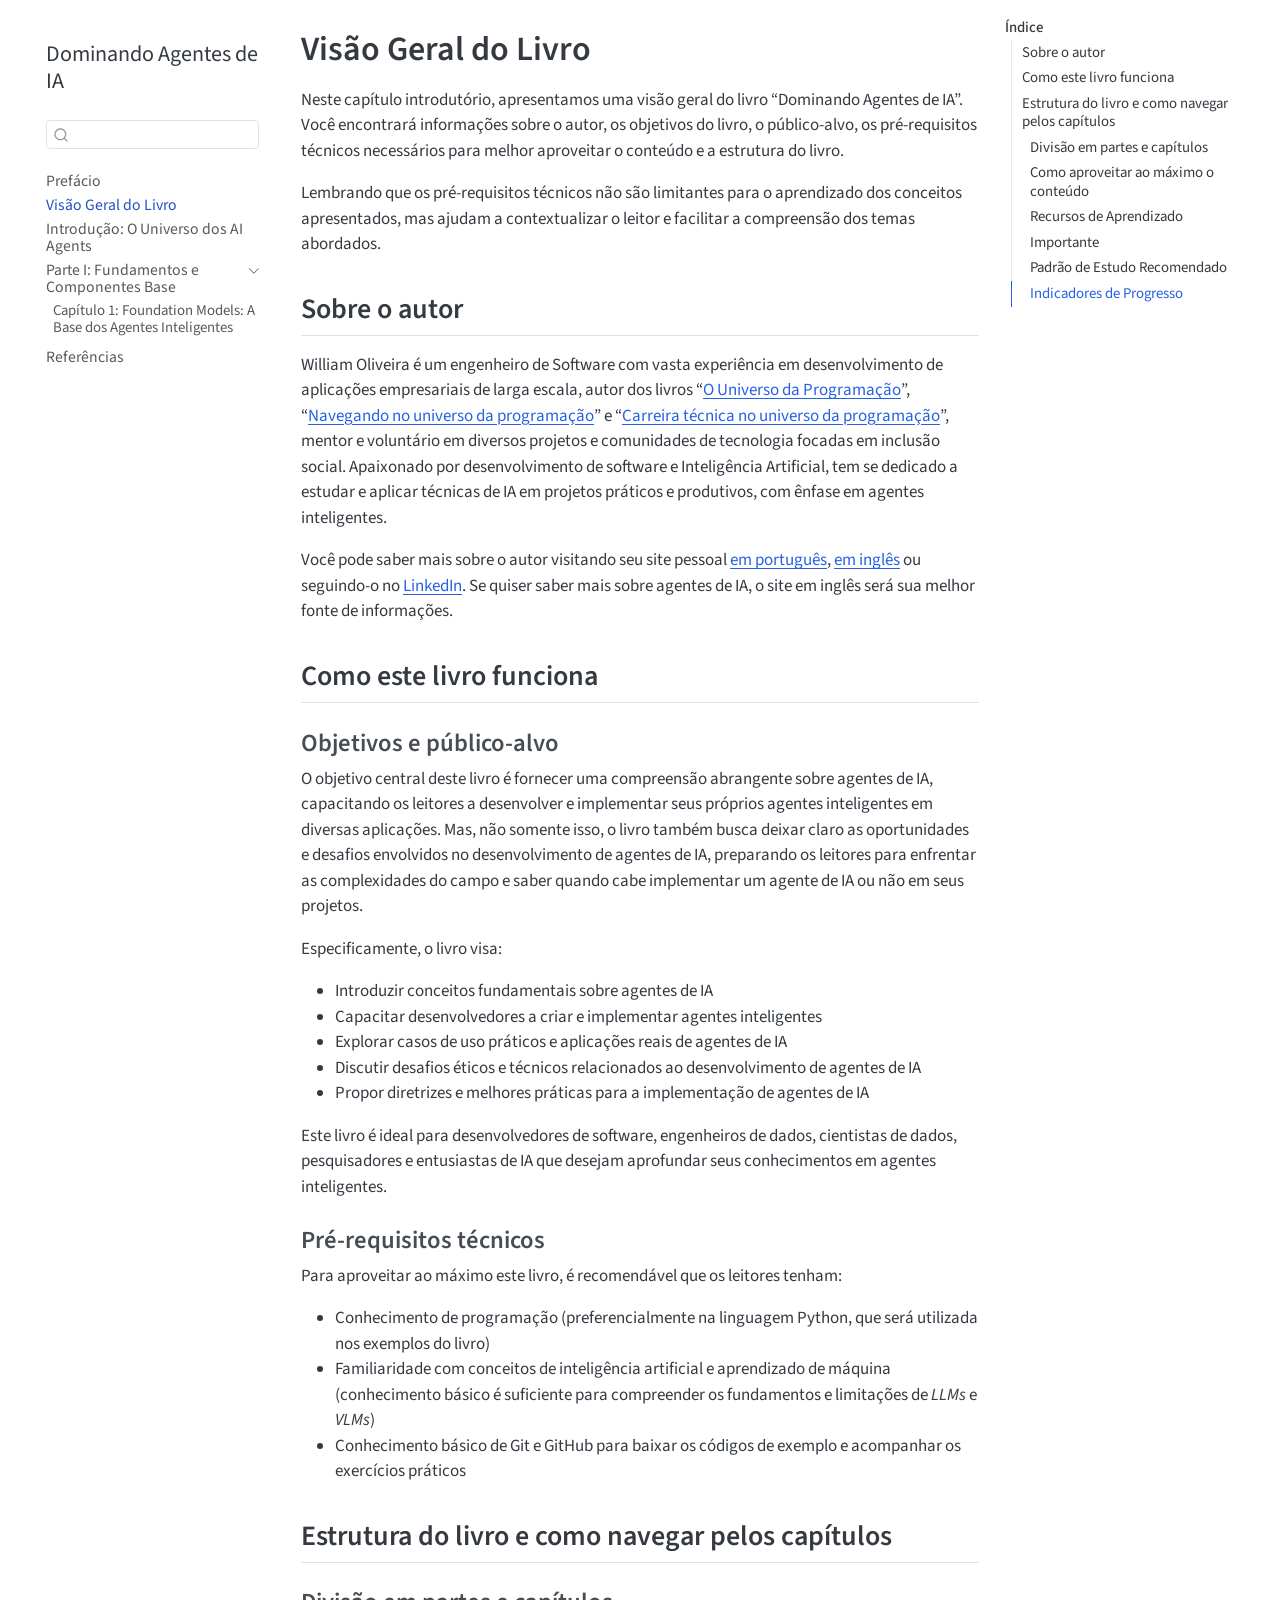
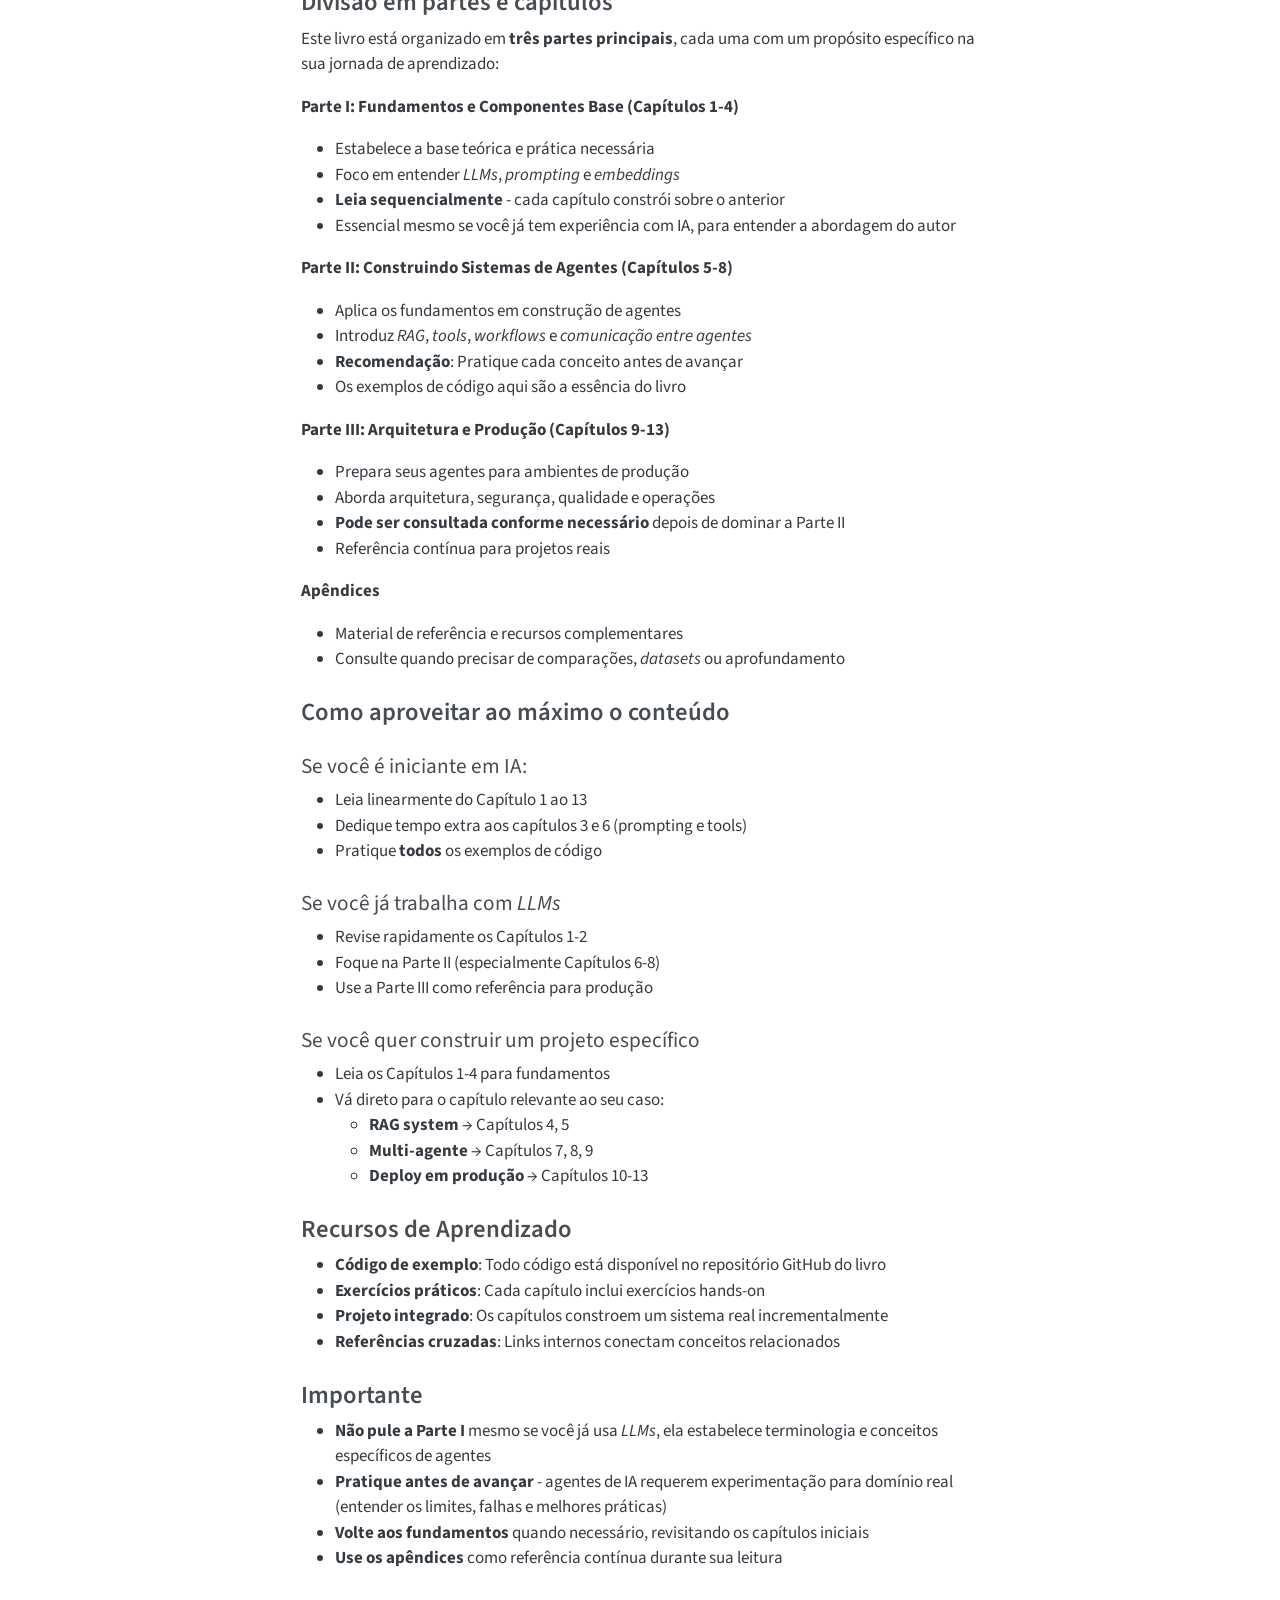
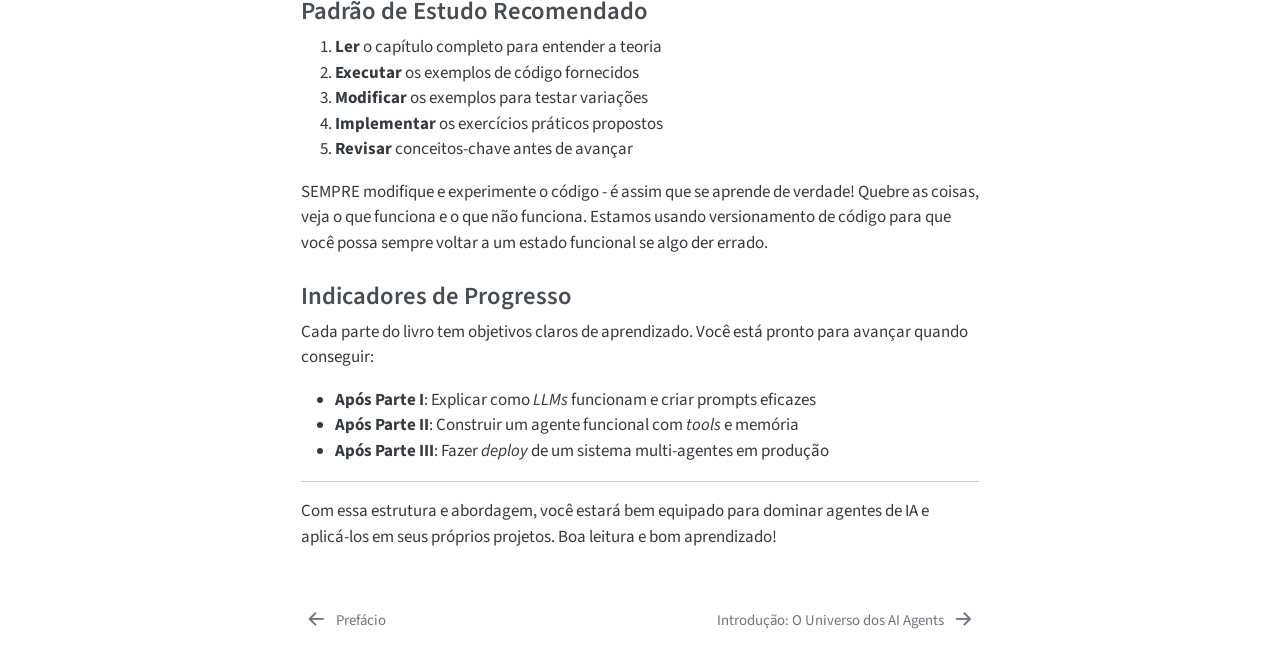
==== commit 0a015bd1: "deploy: aaeac937bdba79a8701ff9ae1a85ce3b4e761822" ====
--- a/chapters/00-visao-geral.html
+++ b/chapters/00-visao-geral.html
@@ -1,5 +1,5 @@
 <!DOCTYPE html>
-<html xmlns="http://www.w3.org/1999/xhtml" lang="pt-BR" xml:lang="pt-BR"><head>
+<html xmlns="http://www.w3.org/1999/xhtml" lang="pt" xml:lang="pt"><head>
 
 <meta charset="utf-8">
 <meta name="generator" content="quarto-1.8.25">
@@ -128,6 +128,23 @@
  <span class="menu-text">Introdução: O Universo dos AI Agents</span></a>
   </div>
 </li>
+        <li class="sidebar-item sidebar-item-section">
+      <div class="sidebar-item-container"> 
+            <a class="sidebar-item-text sidebar-link text-start" data-bs-toggle="collapse" data-bs-target="#quarto-sidebar-section-1" role="navigation" aria-expanded="true">
+ <span class="menu-text">Parte I: Fundamentos e Componentes Base</span></a>
+          <a class="sidebar-item-toggle text-start" data-bs-toggle="collapse" data-bs-target="#quarto-sidebar-section-1" role="navigation" aria-expanded="true" aria-label="Alternar seção">
+            <i class="bi bi-chevron-right ms-2"></i>
+          </a> 
+      </div>
+      <ul id="quarto-sidebar-section-1" class="collapse list-unstyled sidebar-section depth1 show">  
+          <li class="sidebar-item">
+  <div class="sidebar-item-container"> 
+  <a href="../chapters/part-01/01-foundation-models.html" class="sidebar-item-text sidebar-link">
+ <span class="menu-text">Capítulo 1: Foundation Models: A Base dos Agentes Inteligentes</span></a>
+  </div>
+</li>
+      </ul>
+  </li>
         <li class="sidebar-item">
   <div class="sidebar-item-container"> 
   <a href="../chapters/99-references.html" class="sidebar-item-text sidebar-link">
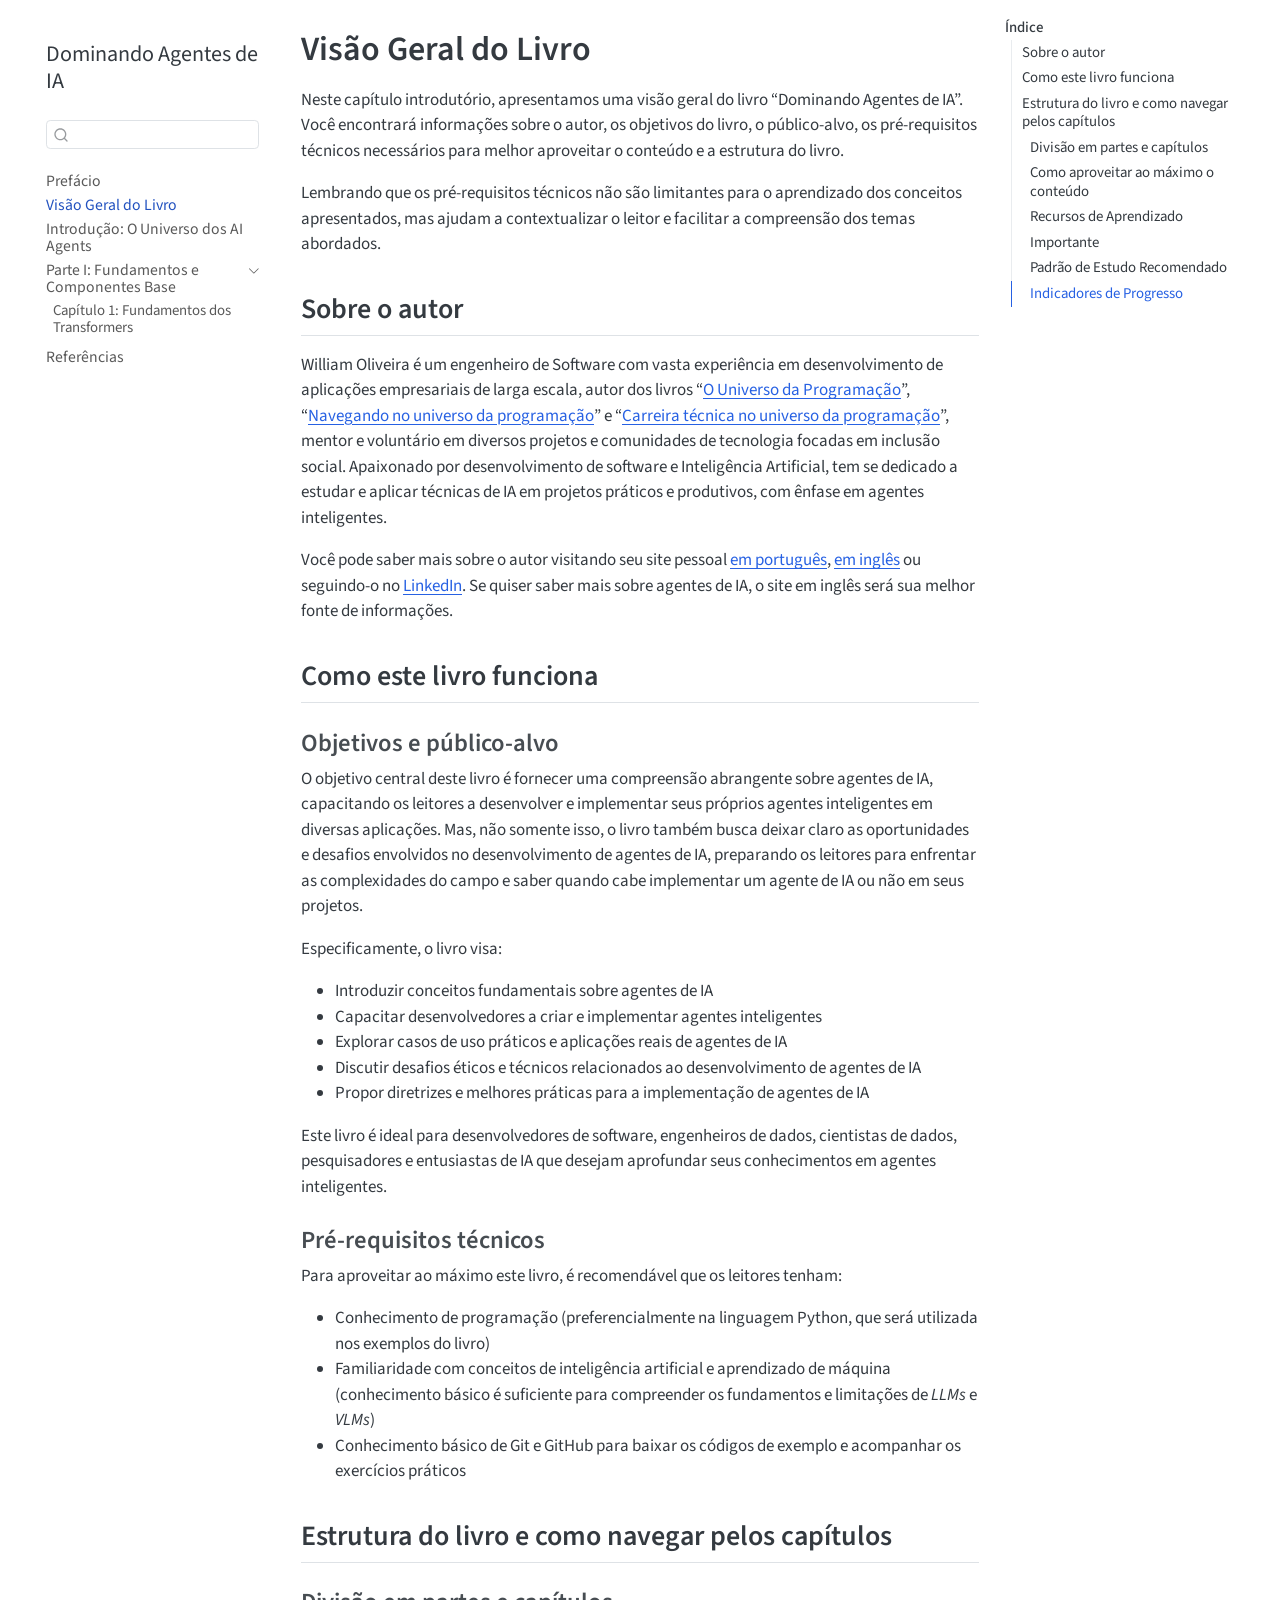
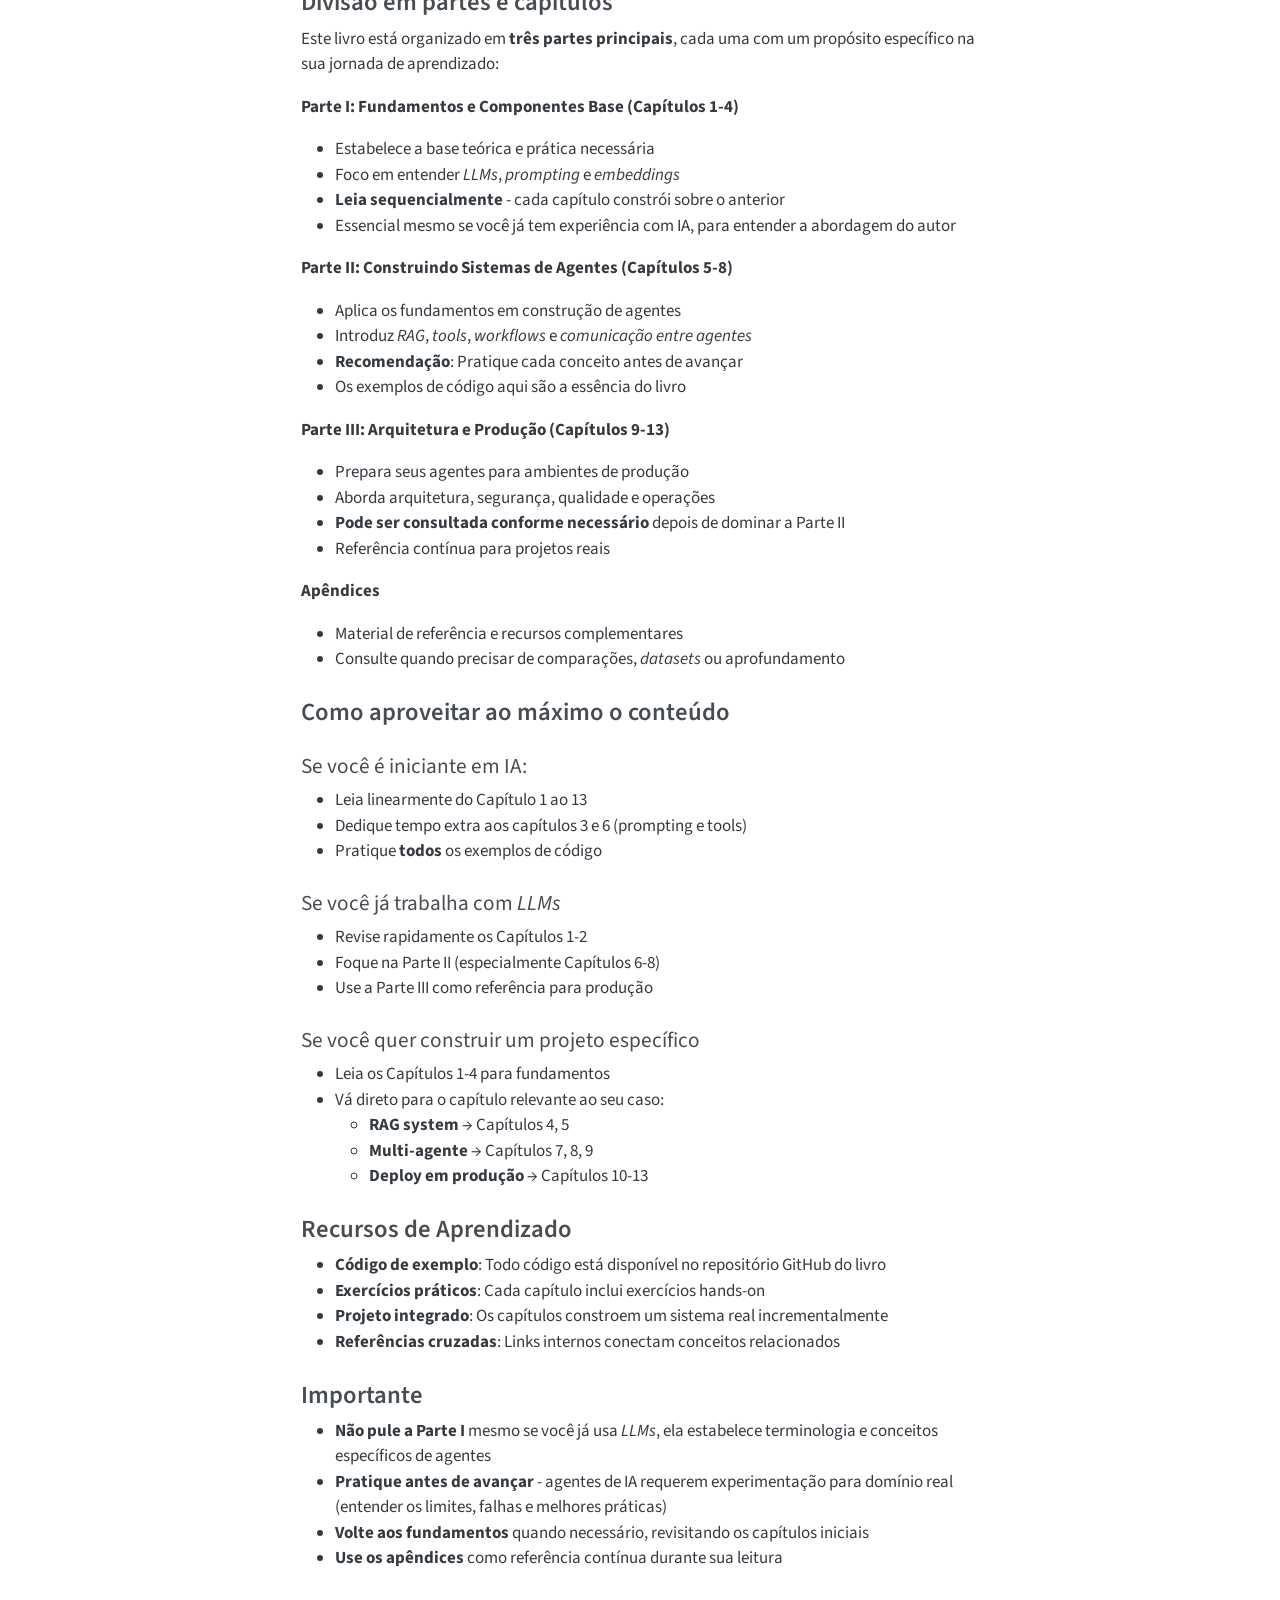
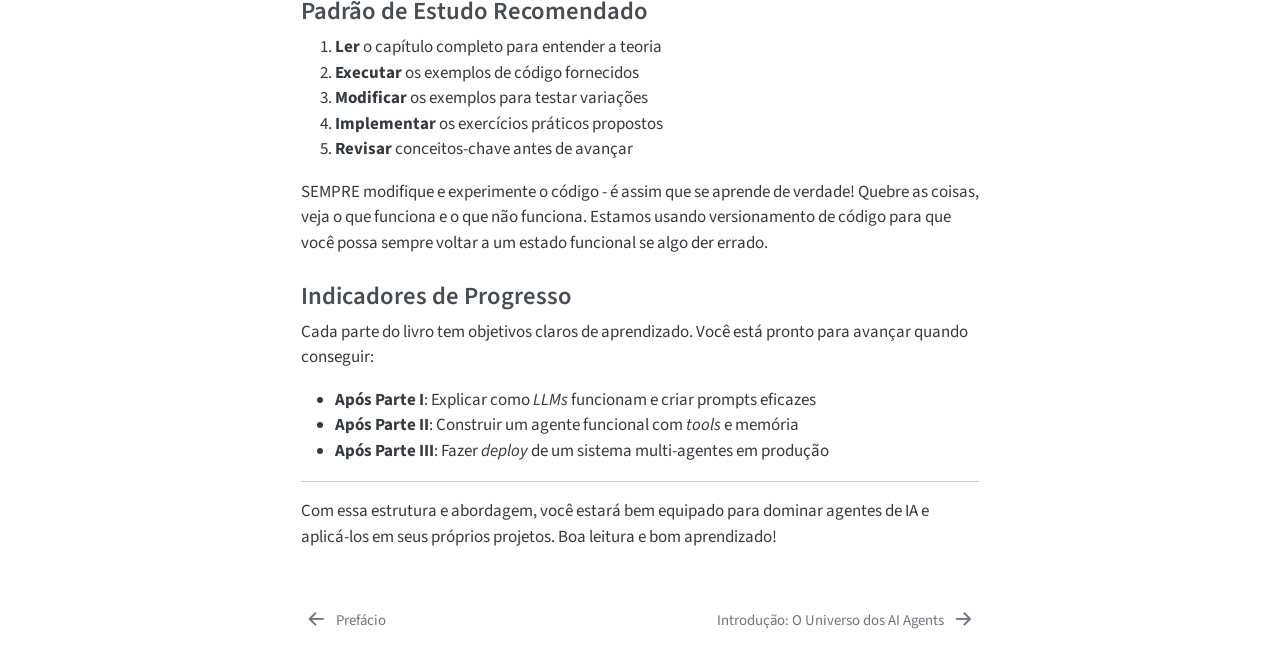
==== commit d19493a7: "deploy: 4862b6ae93ef83e2f0dcbd707a521082869203ac" ====
--- a/chapters/00-visao-geral.html
+++ b/chapters/00-visao-geral.html
@@ -72,6 +72,7 @@
 }</script>
 
 
+<link rel="stylesheet" href="../styles.css">
 </head>
 
 <body class="nav-sidebar floating quarto-light">
@@ -139,8 +140,8 @@
       <ul id="quarto-sidebar-section-1" class="collapse list-unstyled sidebar-section depth1 show">  
           <li class="sidebar-item">
   <div class="sidebar-item-container"> 
-  <a href="../chapters/part-01/01-foundation-models.html" class="sidebar-item-text sidebar-link">
- <span class="menu-text">Capítulo 1: Foundation Models: A Base dos Agentes Inteligentes</span></a>
+  <a href="../chapters/part-01/01-fundamentos-transformers.html" class="sidebar-item-text sidebar-link">
+ <span class="menu-text">Capítulo 1: Fundamentos dos Transformers</span></a>
   </div>
 </li>
       </ul>
--- a/styles.css
+++ b/styles.css
@@ -0,0 +1,5 @@
+.quarto-figure-default, .quarto-figure {
+  margin-top: 20px;
+  margin-bottom: 50px;
+  text-align: center;
+}
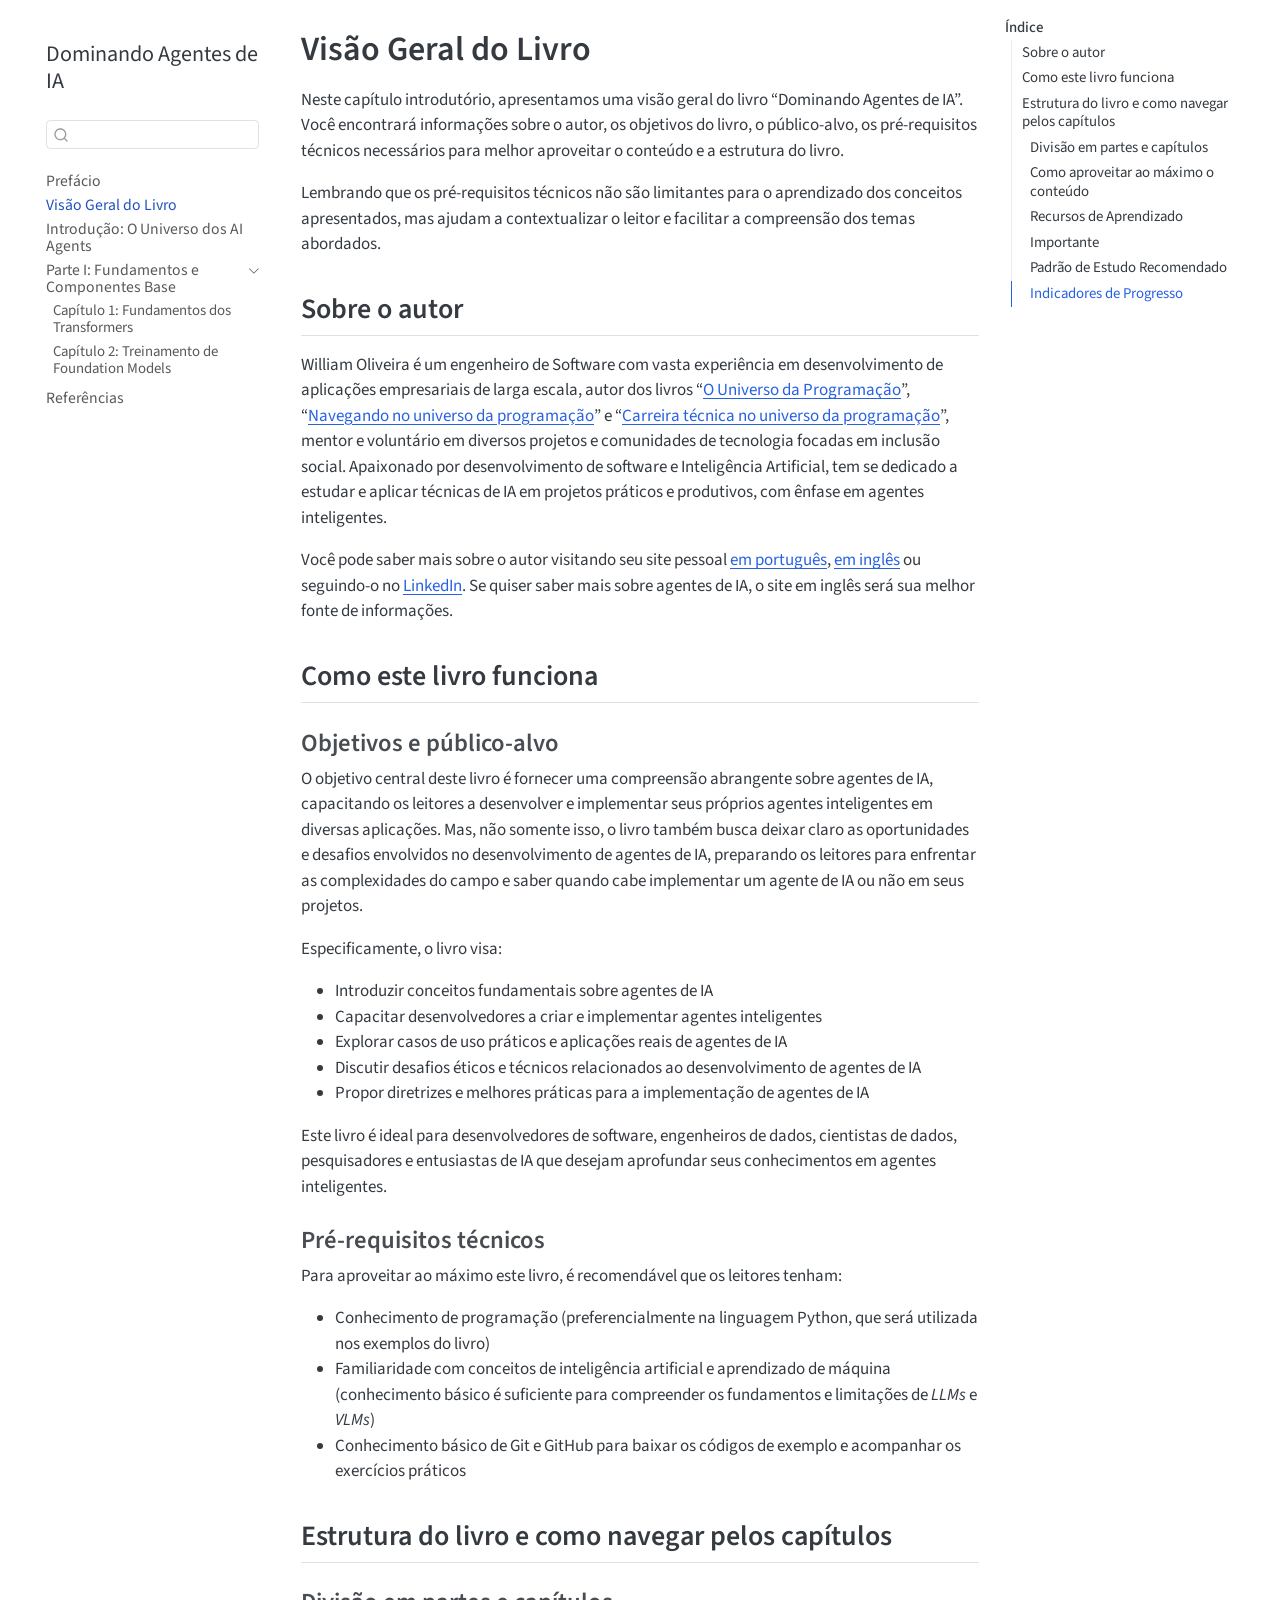
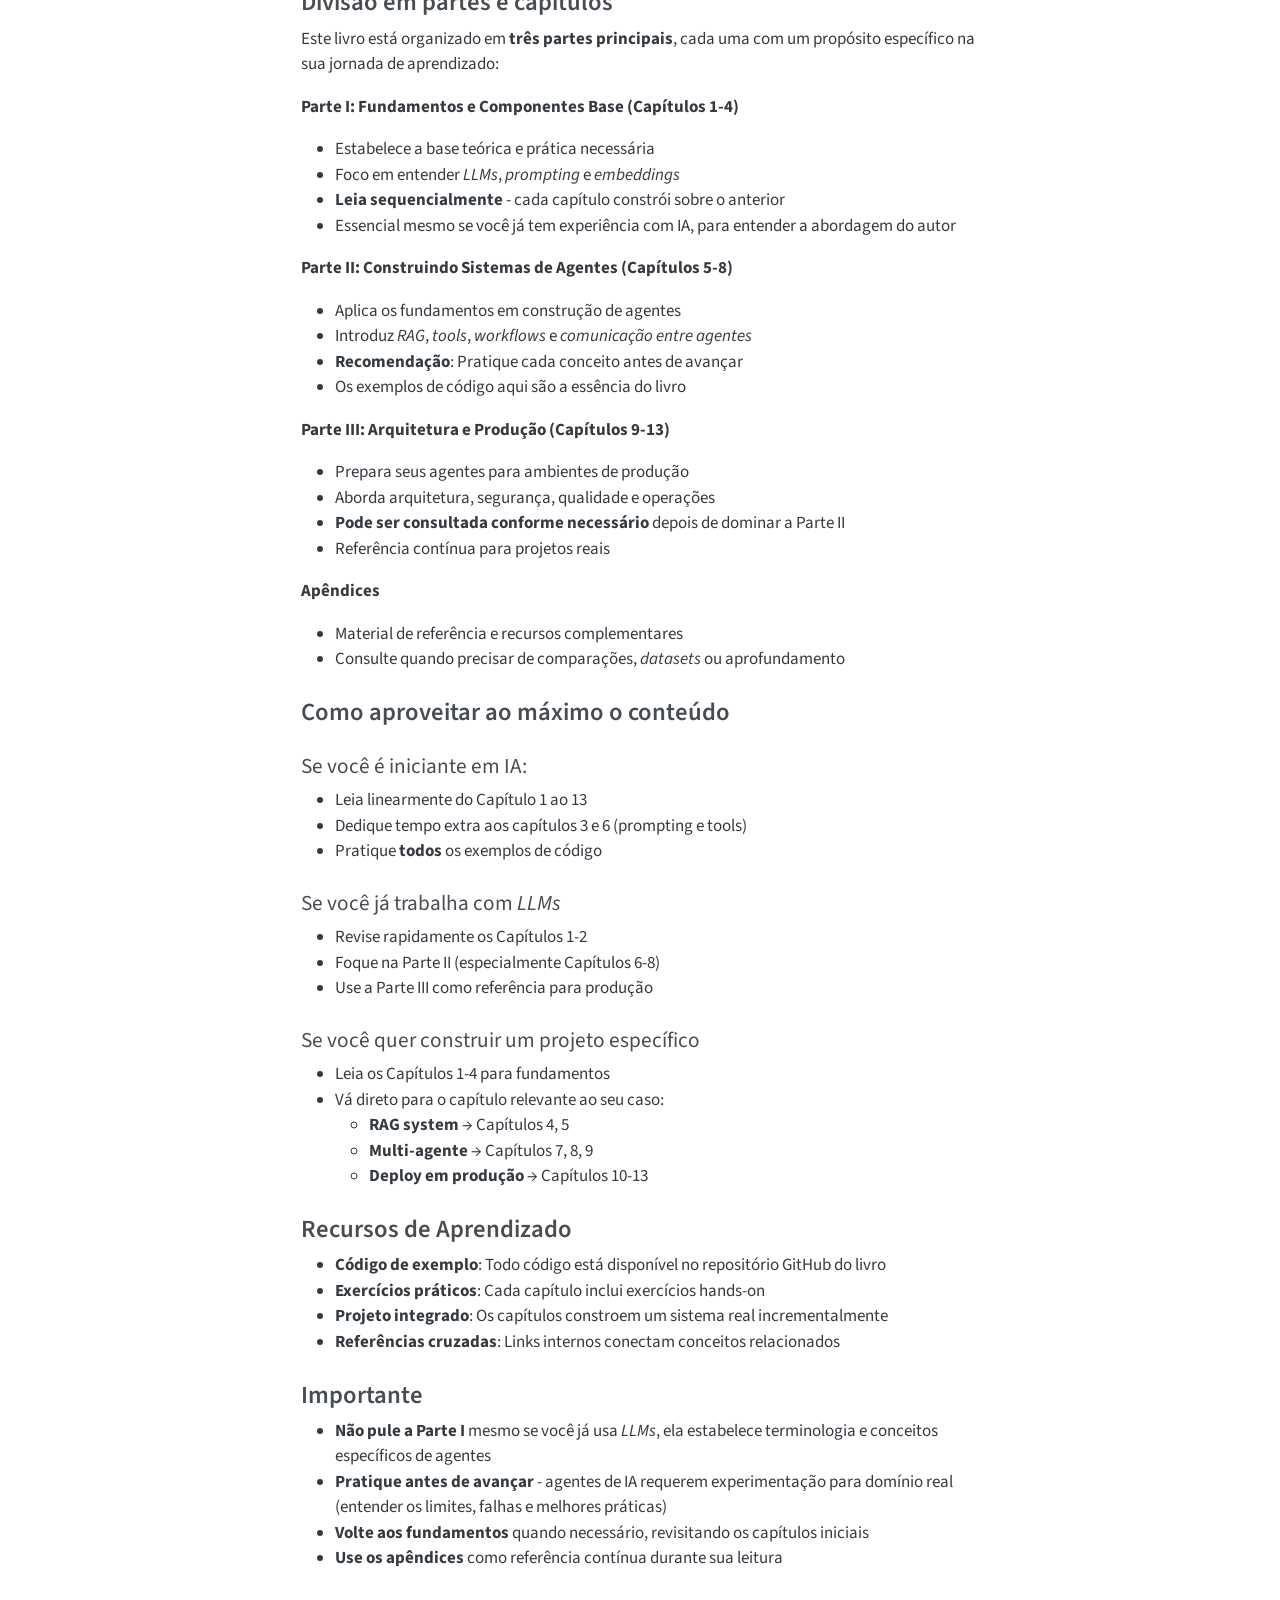
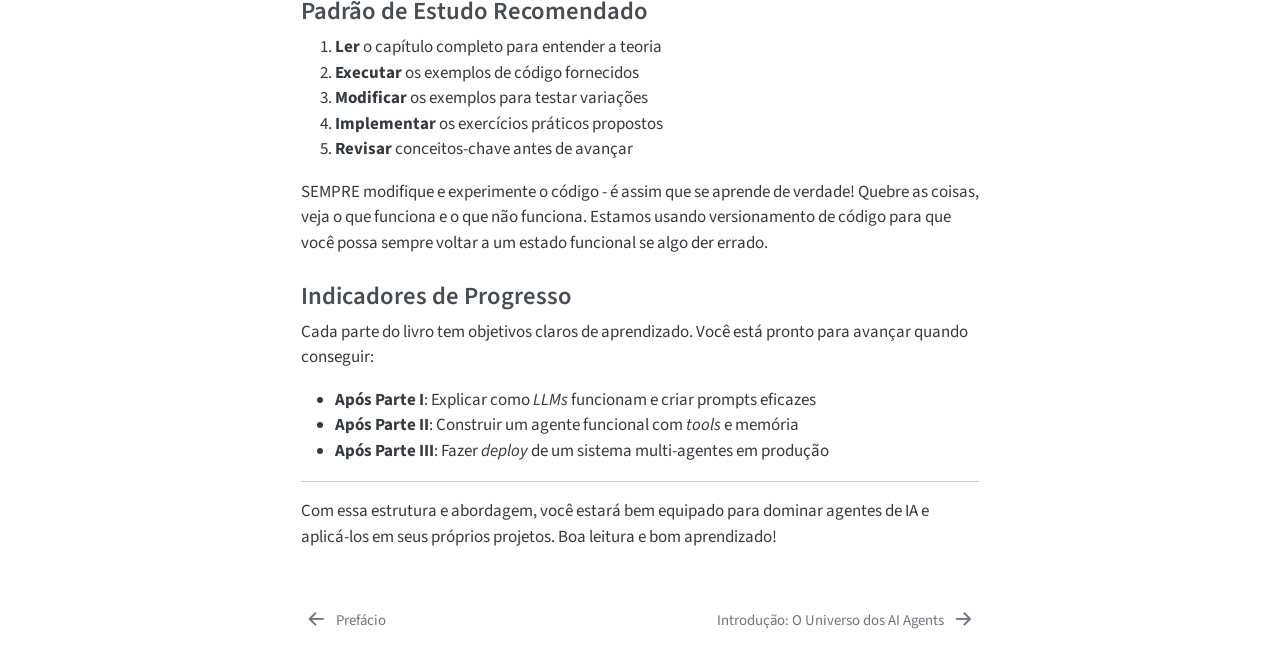
==== commit 97d64caa: "deploy: 6d5fc06397e01bcadf74098175ae3b29bb77d8cd" ====
--- a/chapters/00-visao-geral.html
+++ b/chapters/00-visao-geral.html
@@ -142,6 +142,12 @@
   <div class="sidebar-item-container"> 
   <a href="../chapters/part-01/01-fundamentos-transformers.html" class="sidebar-item-text sidebar-link">
  <span class="menu-text">Capítulo 1: Fundamentos dos Transformers</span></a>
+  </div>
+</li>
+          <li class="sidebar-item">
+  <div class="sidebar-item-container"> 
+  <a href="../chapters/part-01/02-treinamento-foundation-models.html" class="sidebar-item-text sidebar-link">
+ <span class="menu-text">Capítulo 2: Treinamento de Foundation Models</span></a>
   </div>
 </li>
       </ul>
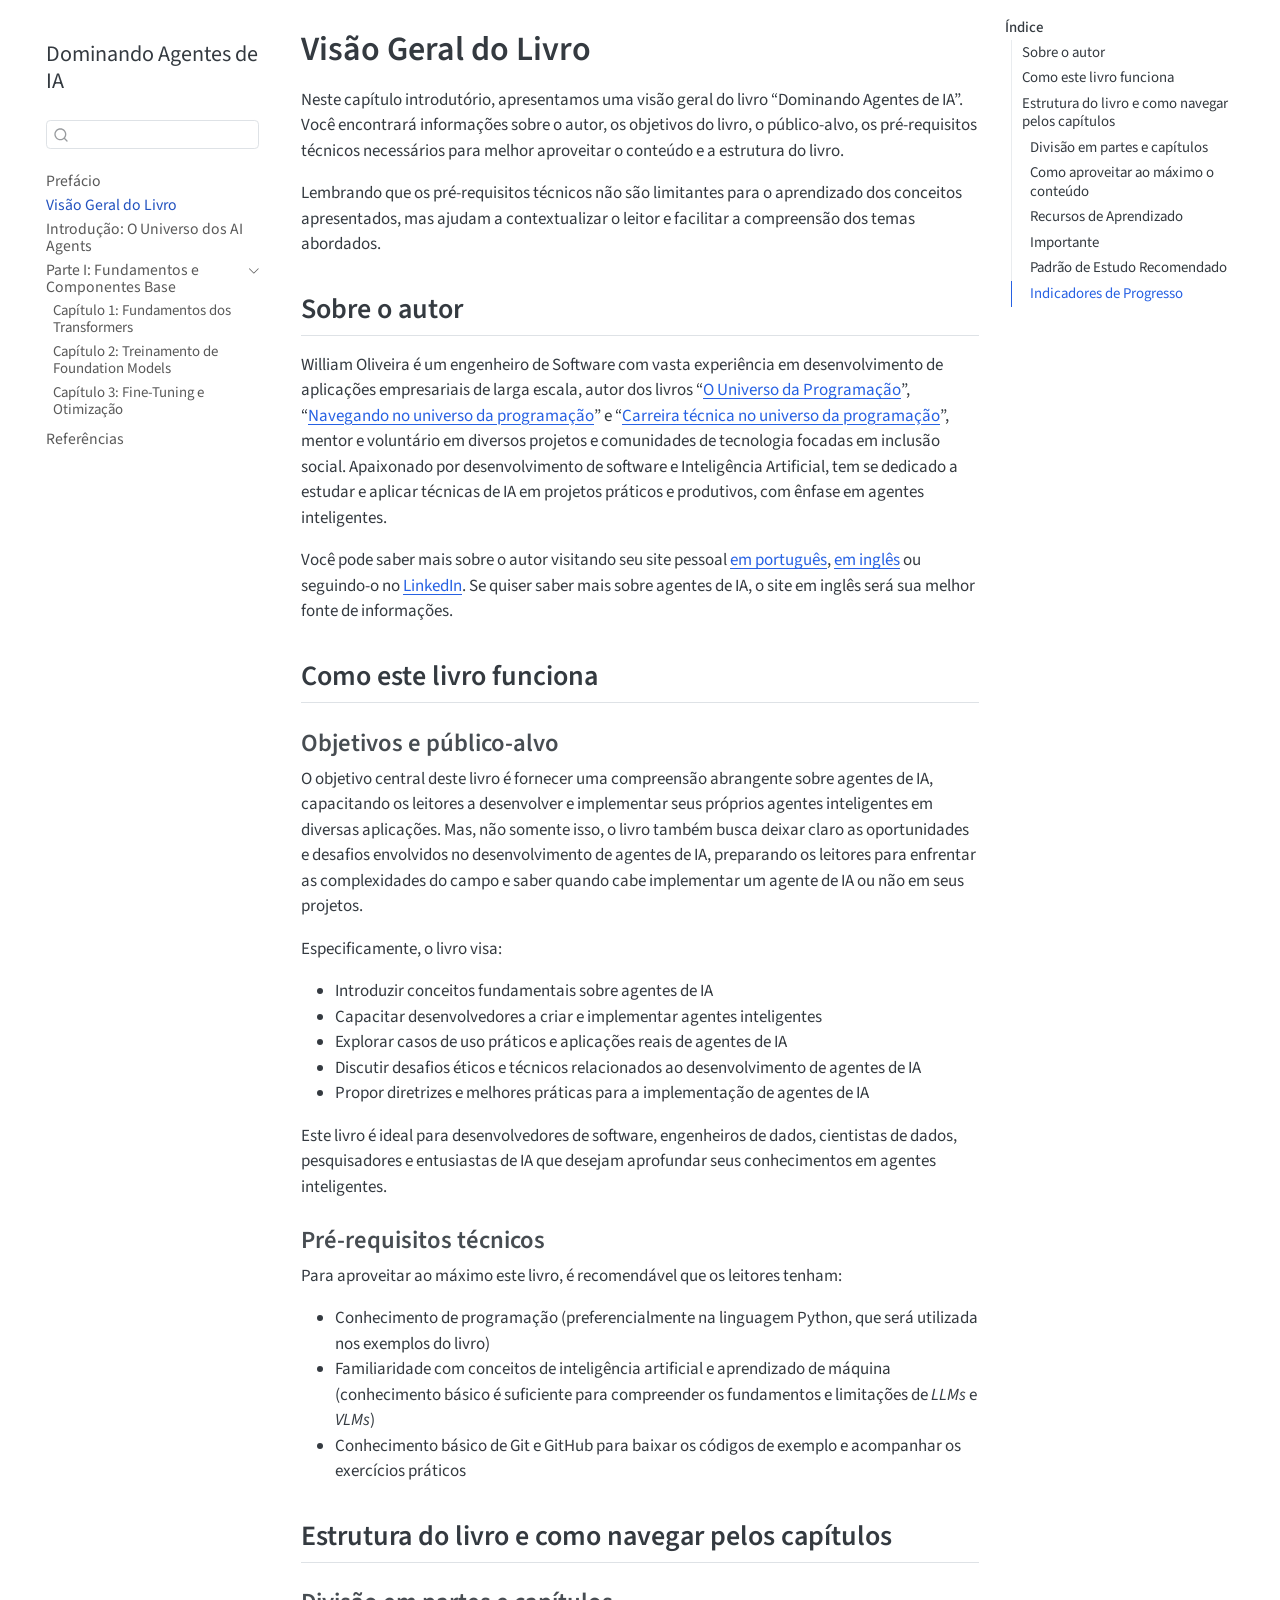
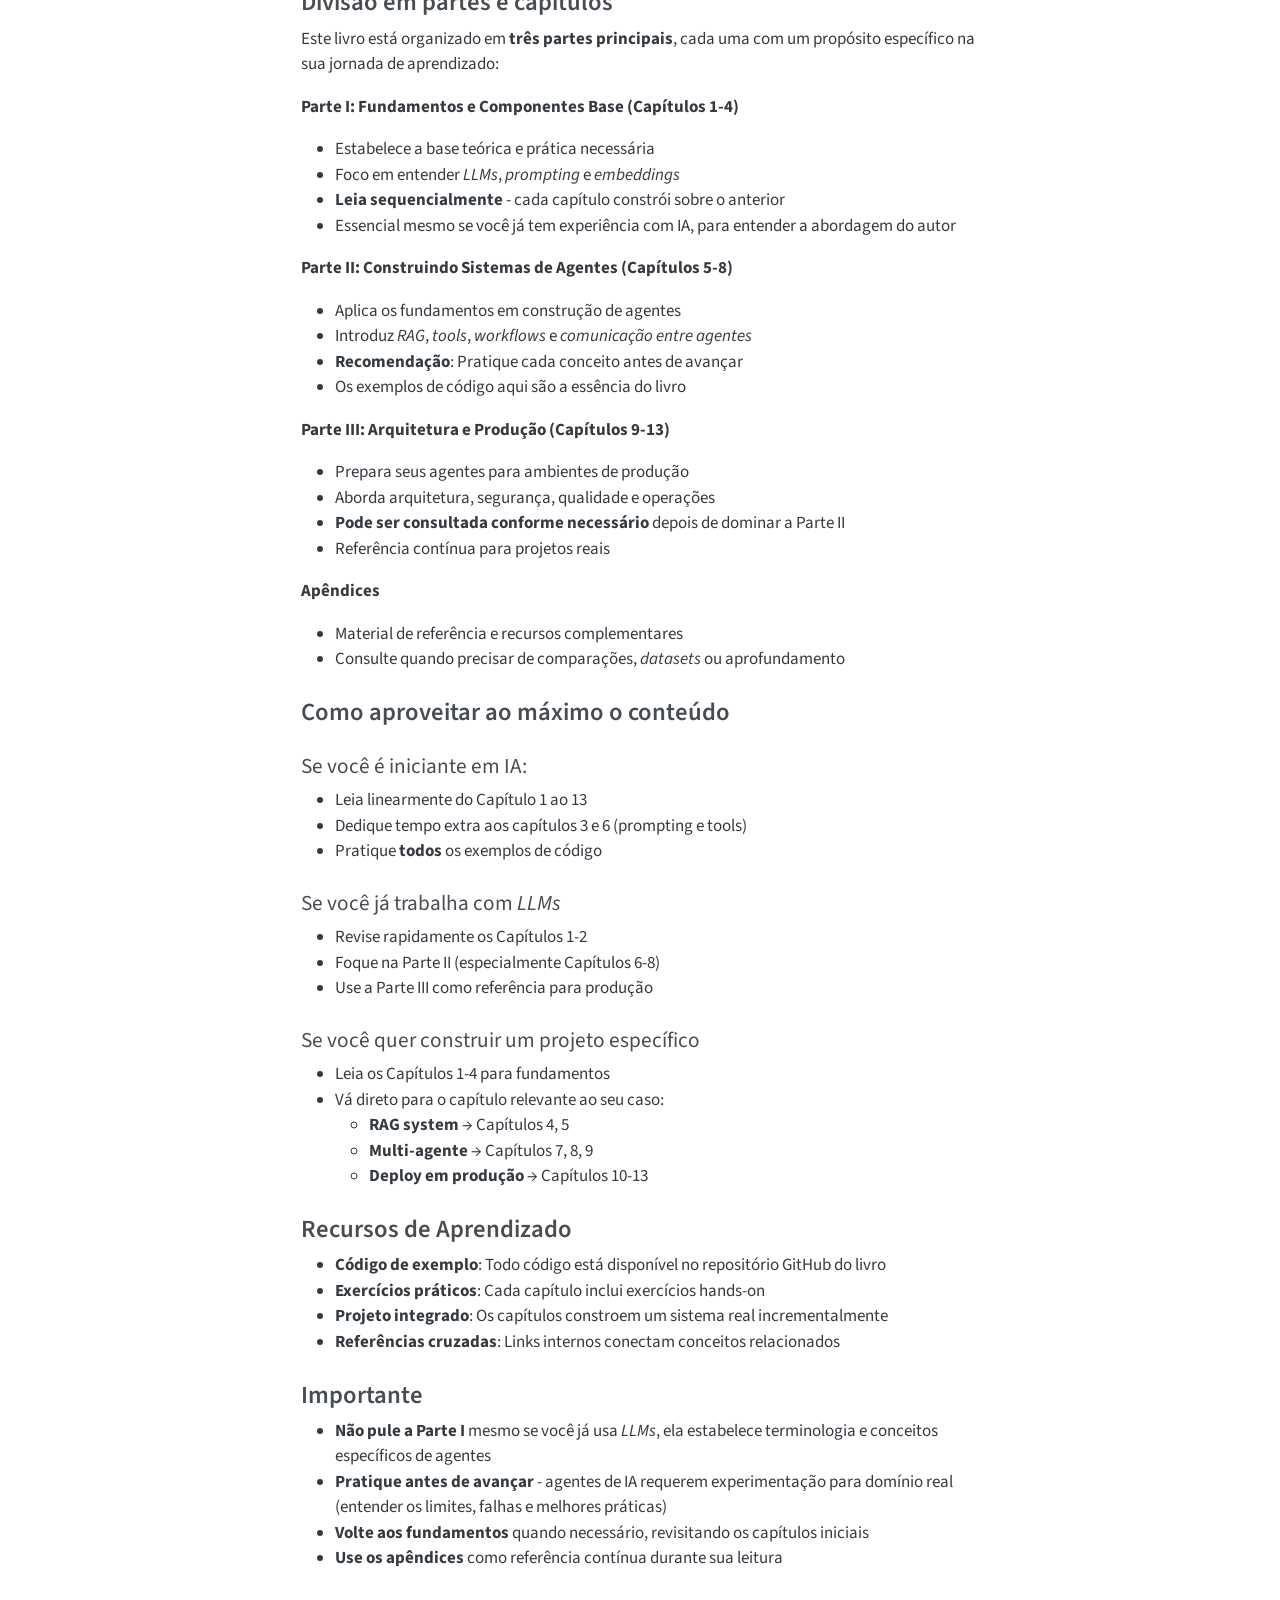
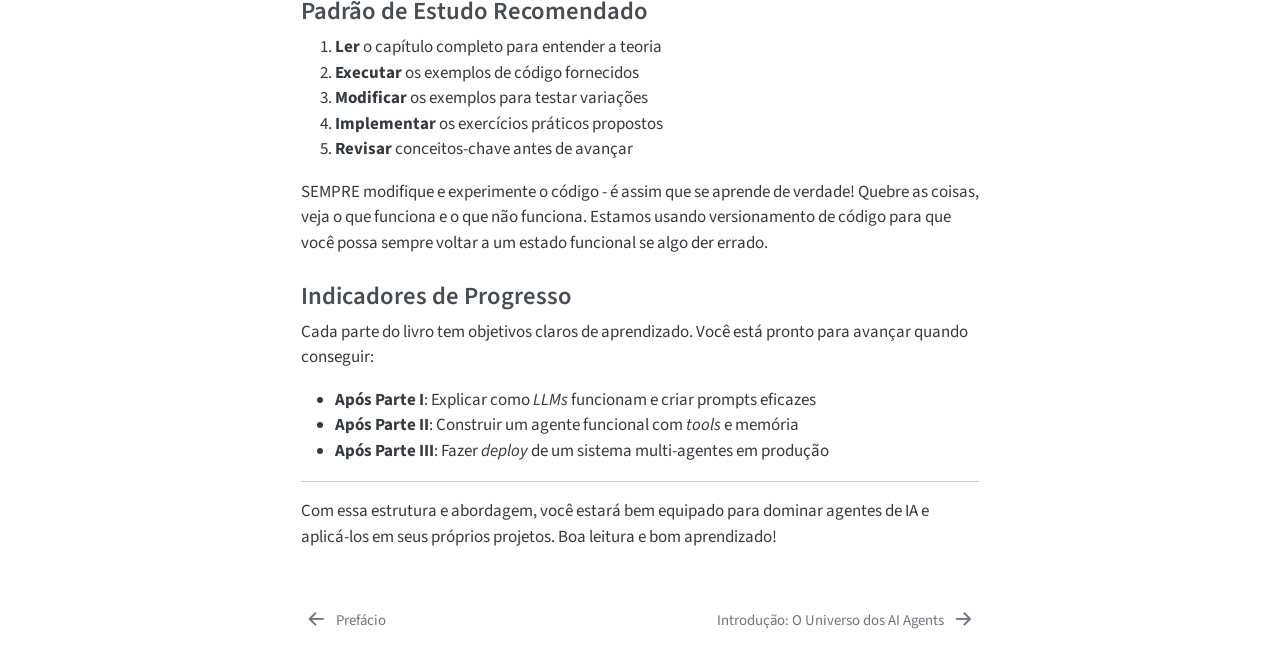
==== commit 3f257194: "deploy: 1ddca8dcf6c812d6940f1f247170efd602719321" ====
--- a/chapters/00-visao-geral.html
+++ b/chapters/00-visao-geral.html
@@ -148,6 +148,12 @@
   <div class="sidebar-item-container"> 
   <a href="../chapters/part-01/02-treinamento-foundation-models.html" class="sidebar-item-text sidebar-link">
  <span class="menu-text">Capítulo 2: Treinamento de Foundation Models</span></a>
+  </div>
+</li>
+          <li class="sidebar-item">
+  <div class="sidebar-item-container"> 
+  <a href="../chapters/part-01/03-fine-tuning-otimizacao.html" class="sidebar-item-text sidebar-link">
+ <span class="menu-text">Capítulo 3: Fine-Tuning e Otimização</span></a>
   </div>
 </li>
       </ul>
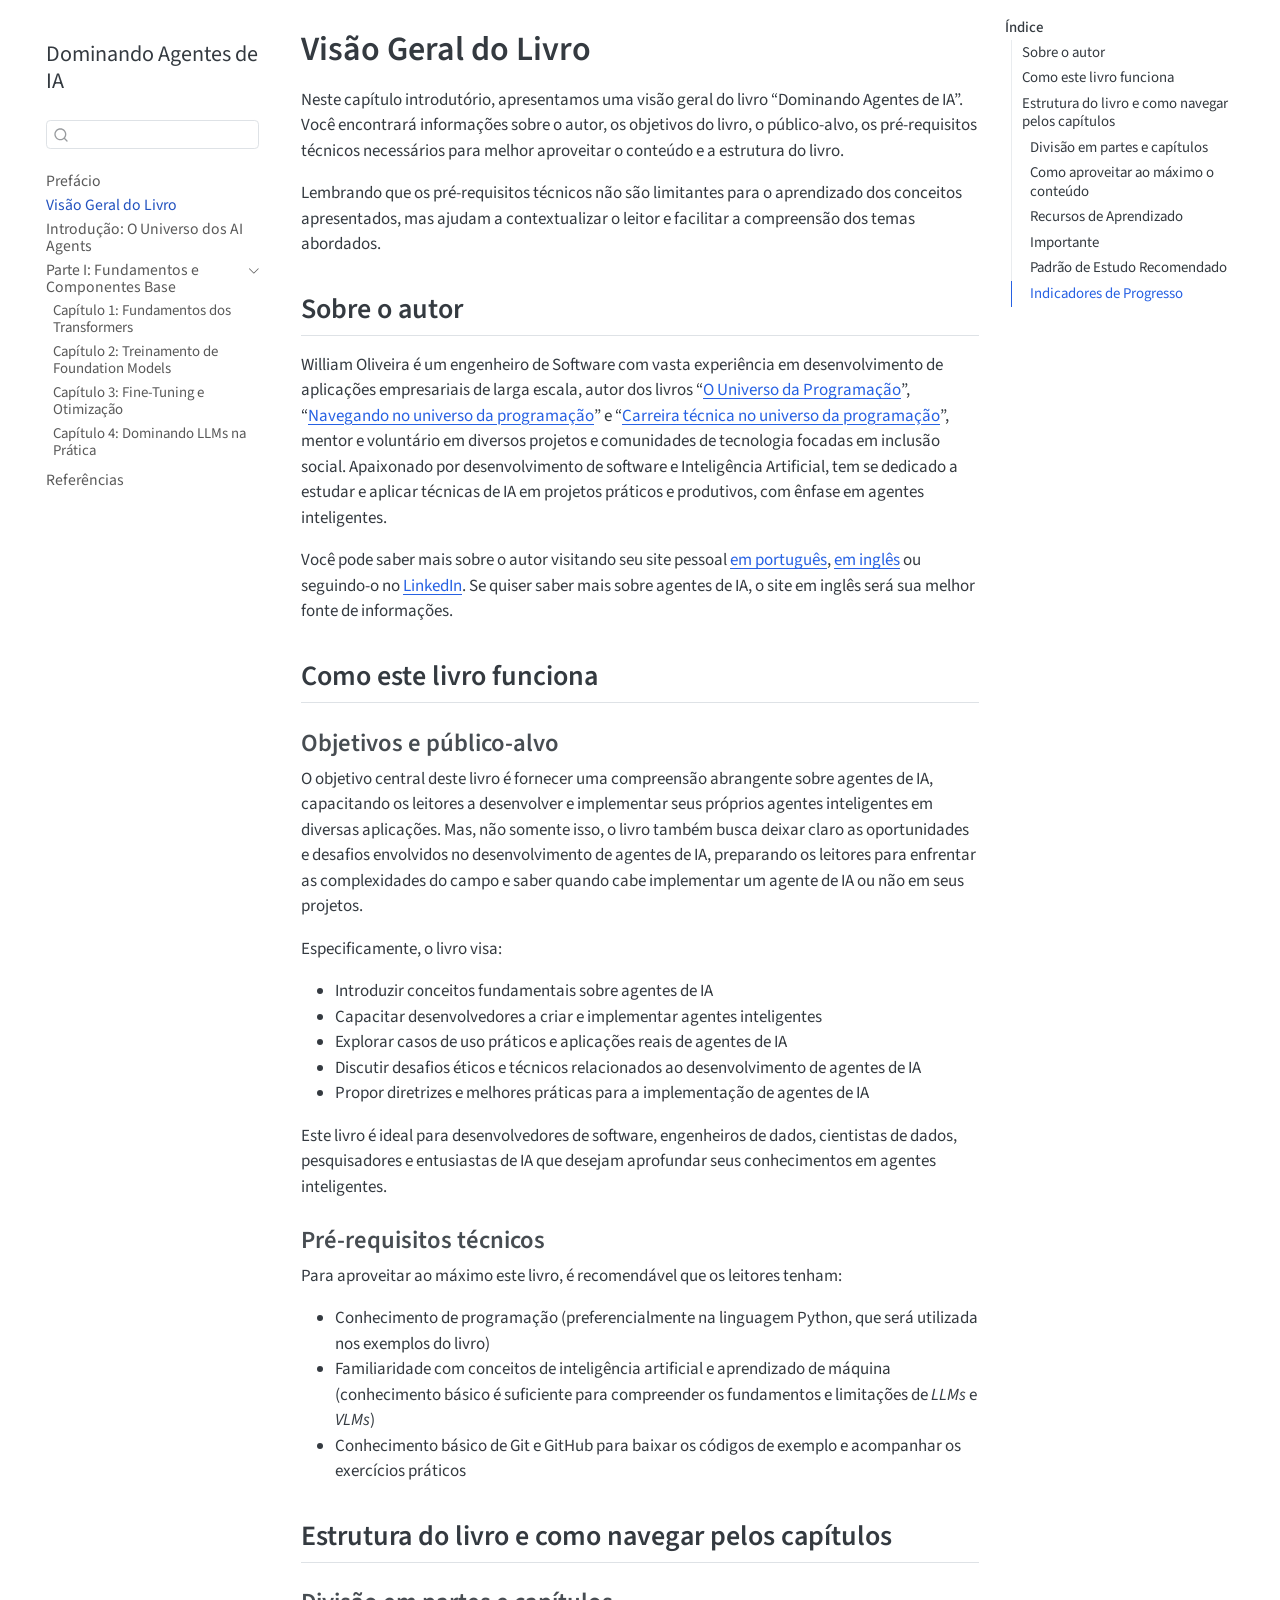
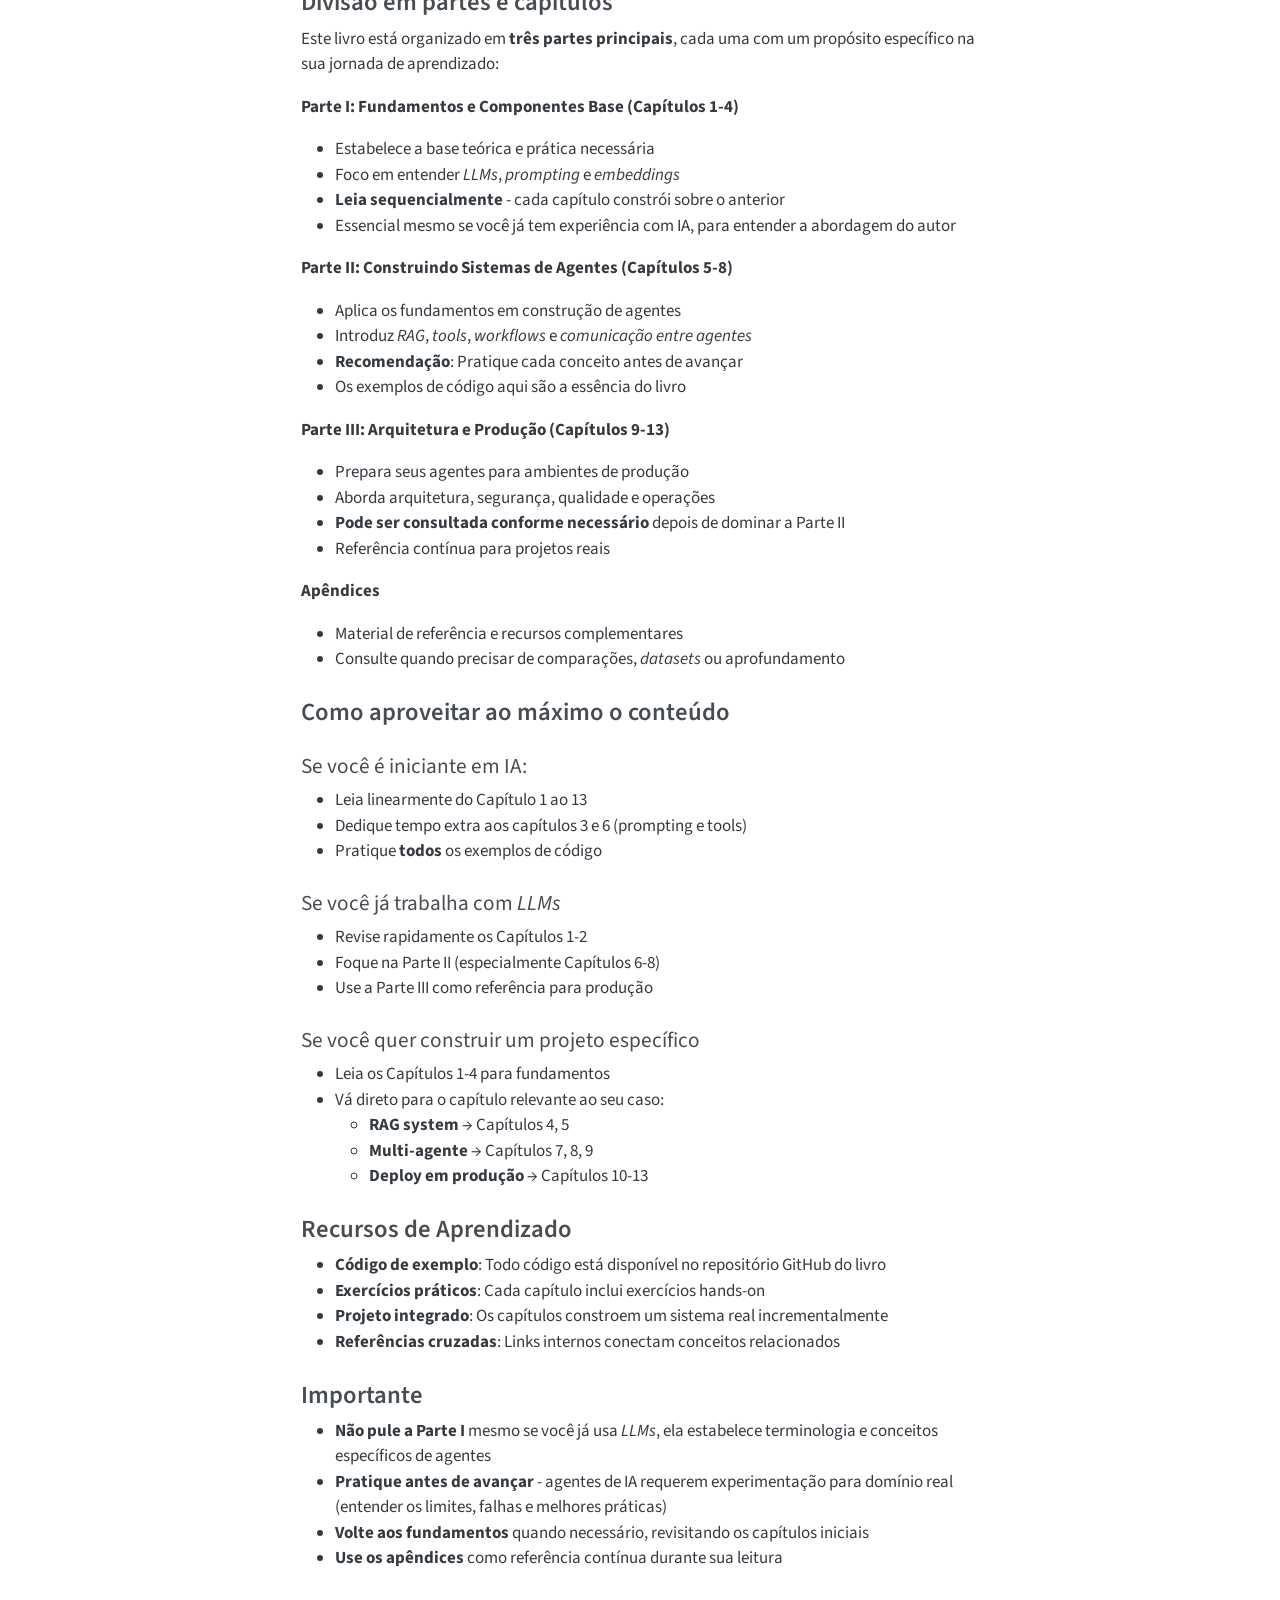
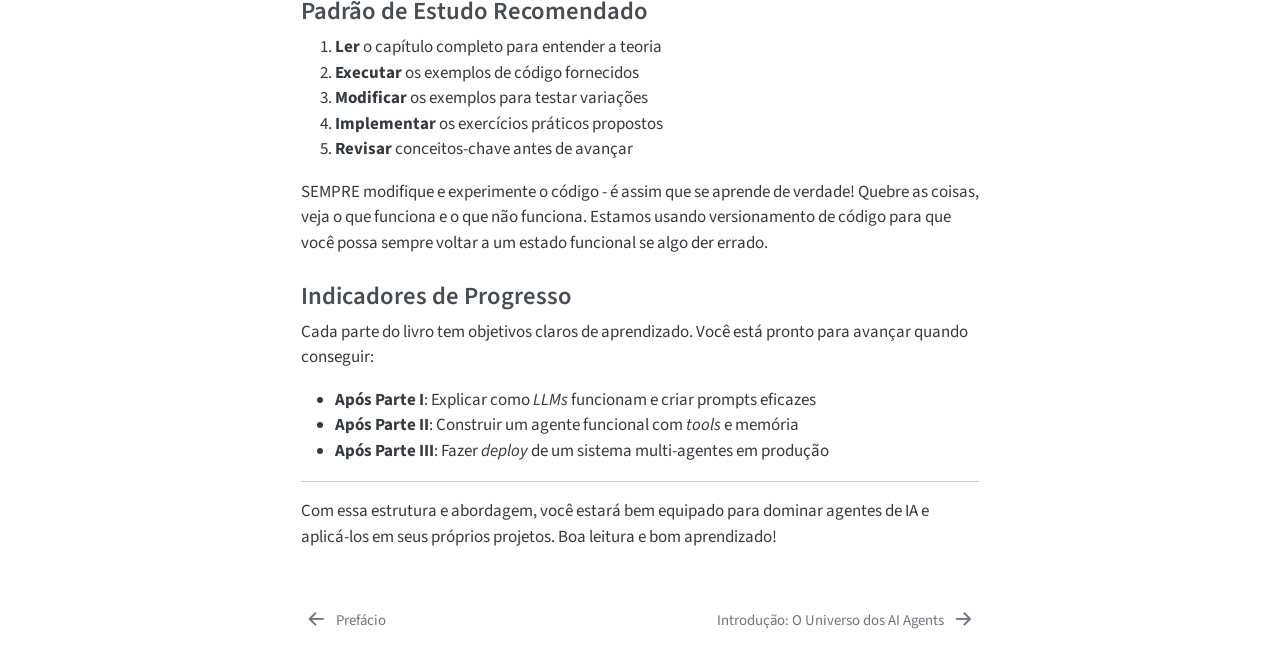
==== commit 9100bde7: "deploy: f29ad25e7991b3e6d7c8e5ca33f08c796e720c31" ====
--- a/chapters/00-visao-geral.html
+++ b/chapters/00-visao-geral.html
@@ -154,6 +154,12 @@
   <div class="sidebar-item-container"> 
   <a href="../chapters/part-01/03-fine-tuning-otimizacao.html" class="sidebar-item-text sidebar-link">
  <span class="menu-text">Capítulo 3: Fine-Tuning e Otimização</span></a>
+  </div>
+</li>
+          <li class="sidebar-item">
+  <div class="sidebar-item-container"> 
+  <a href="../chapters/part-01/04-dominando-llms-pratica.html" class="sidebar-item-text sidebar-link">
+ <span class="menu-text">Capítulo 4: Dominando LLMs na Prática</span></a>
   </div>
 </li>
       </ul>
